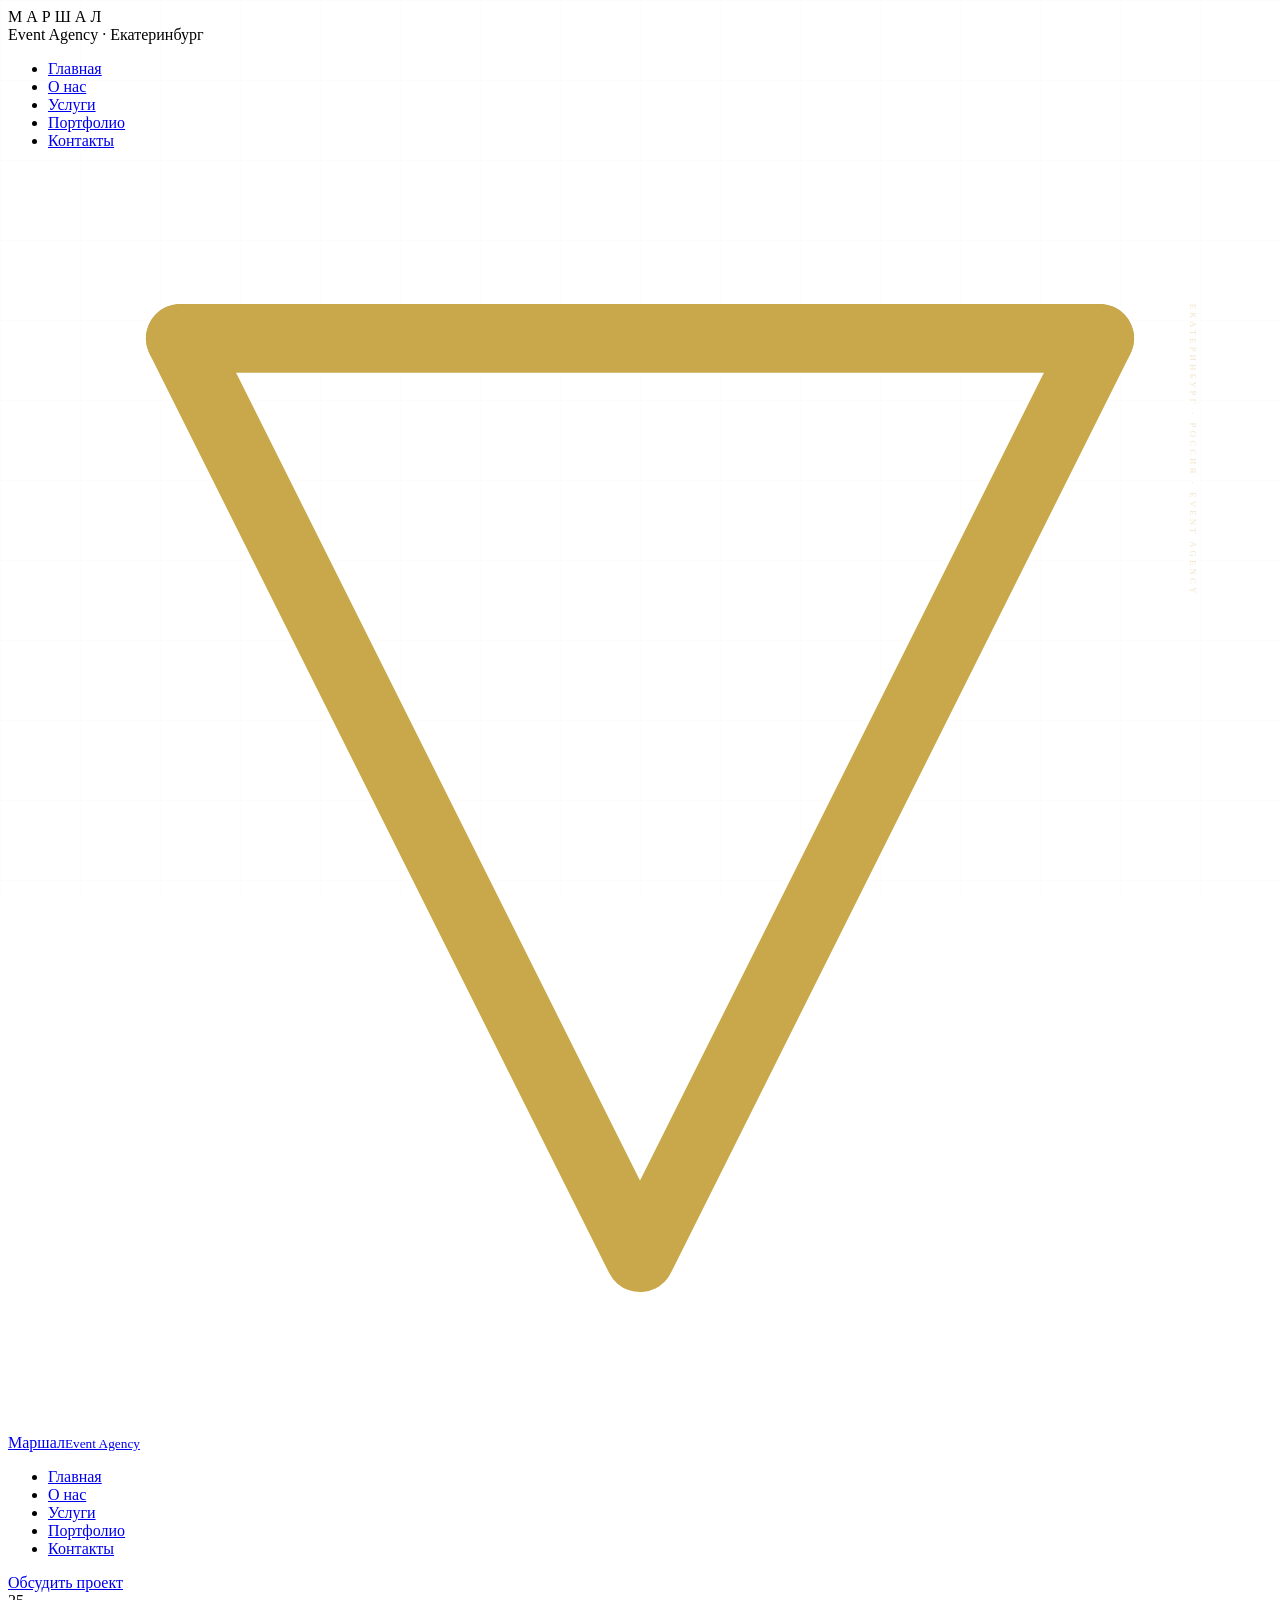
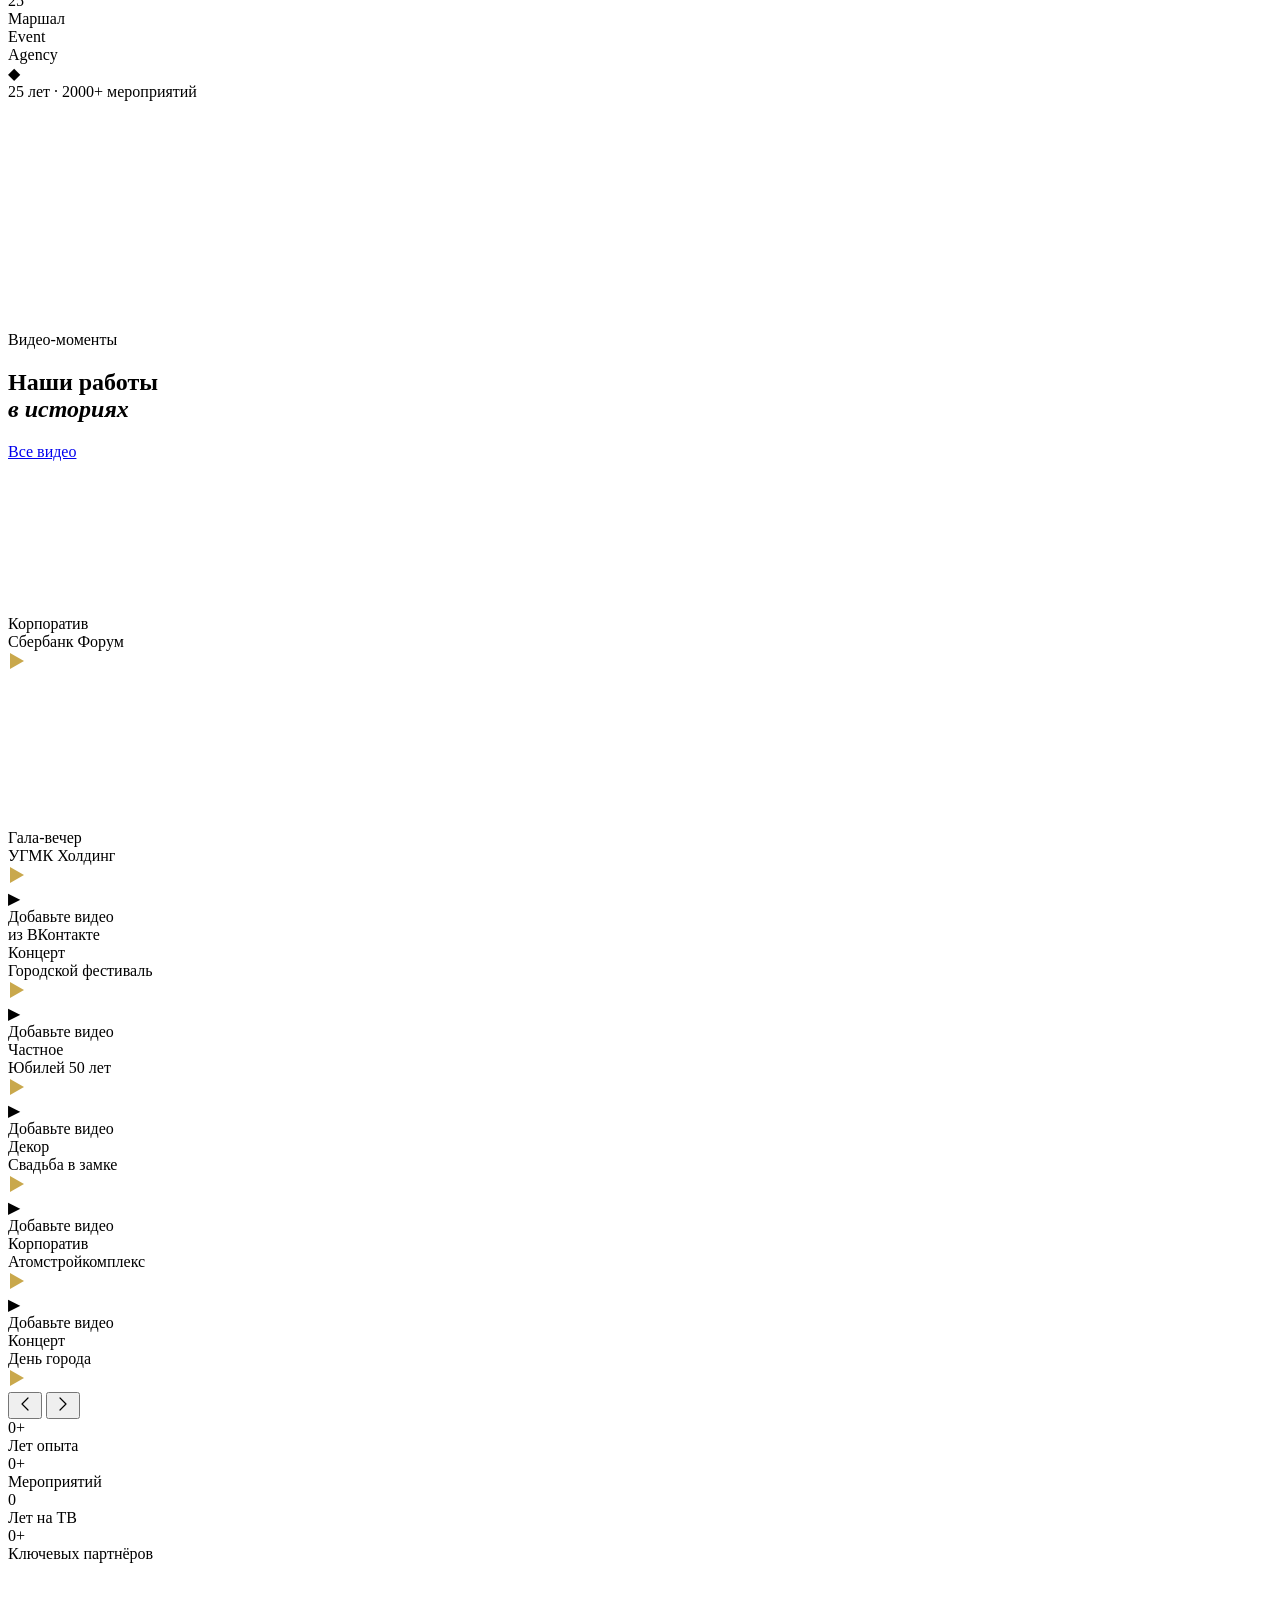
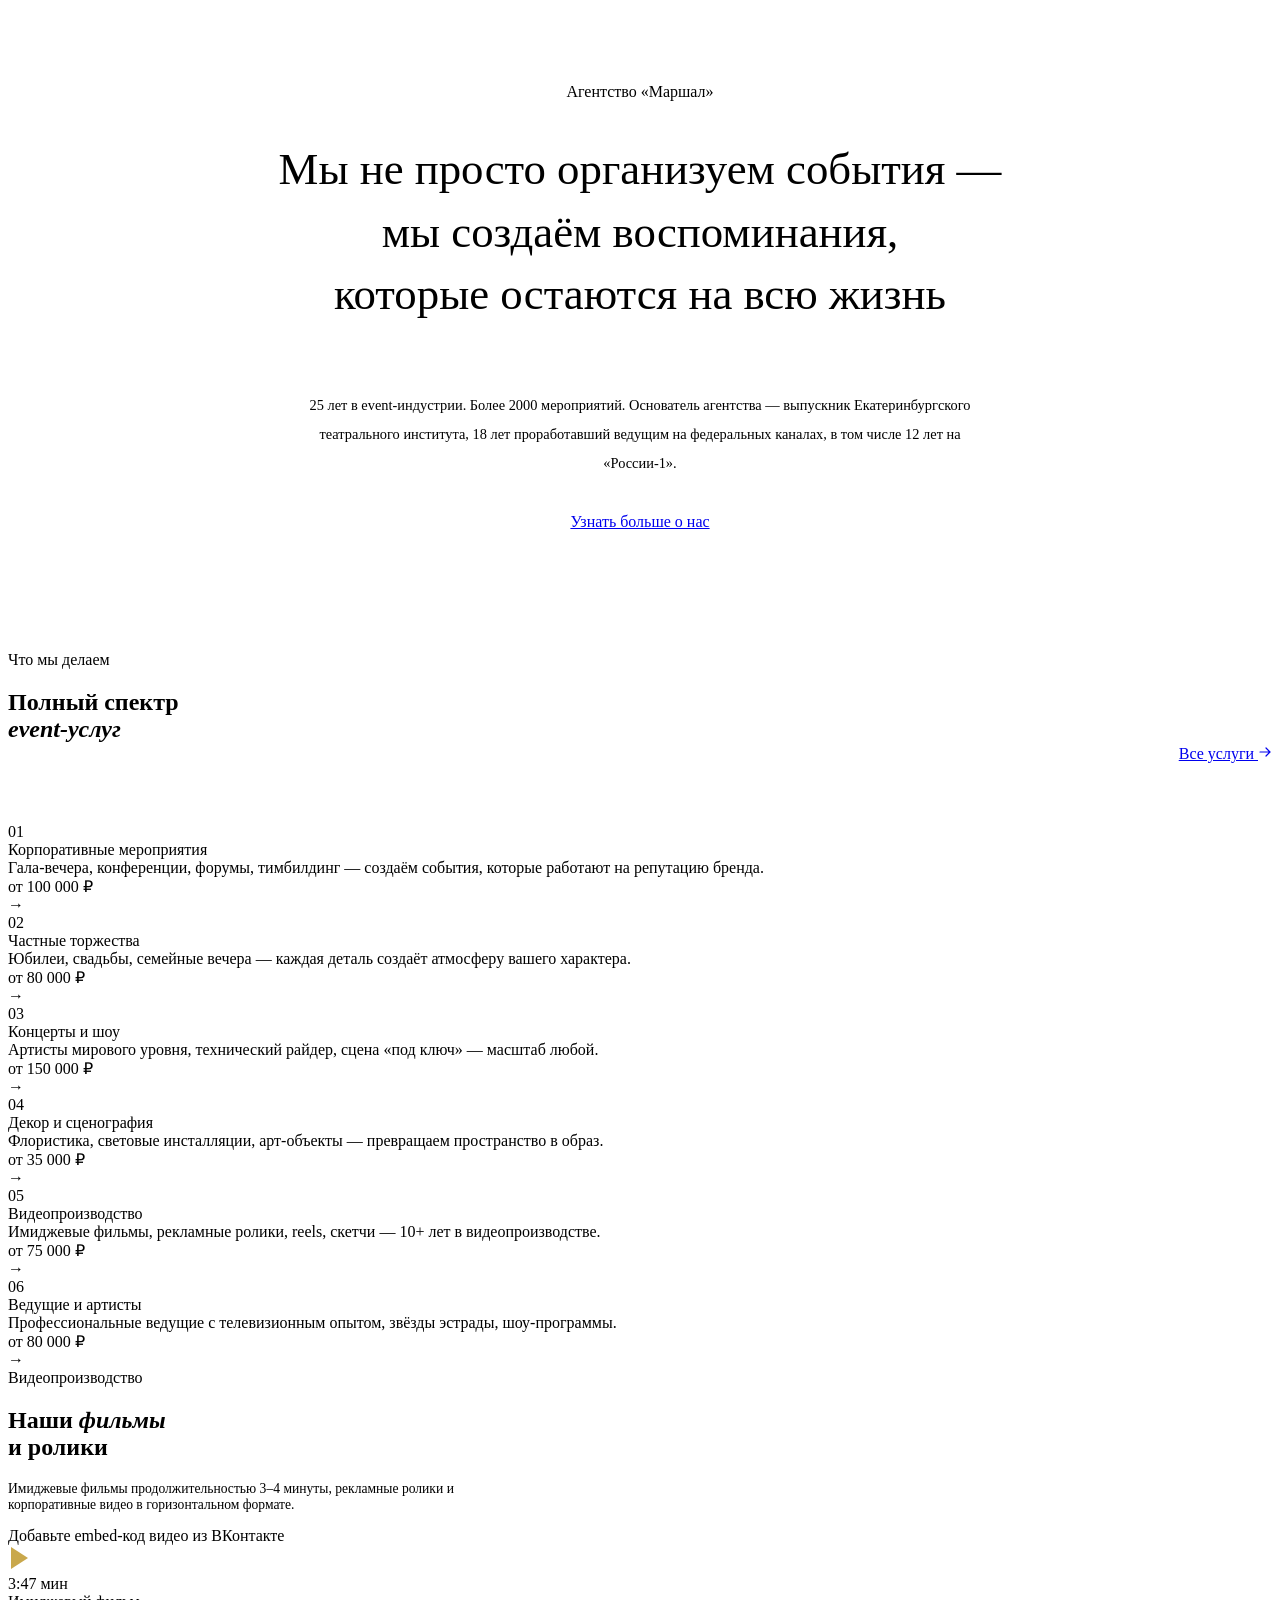
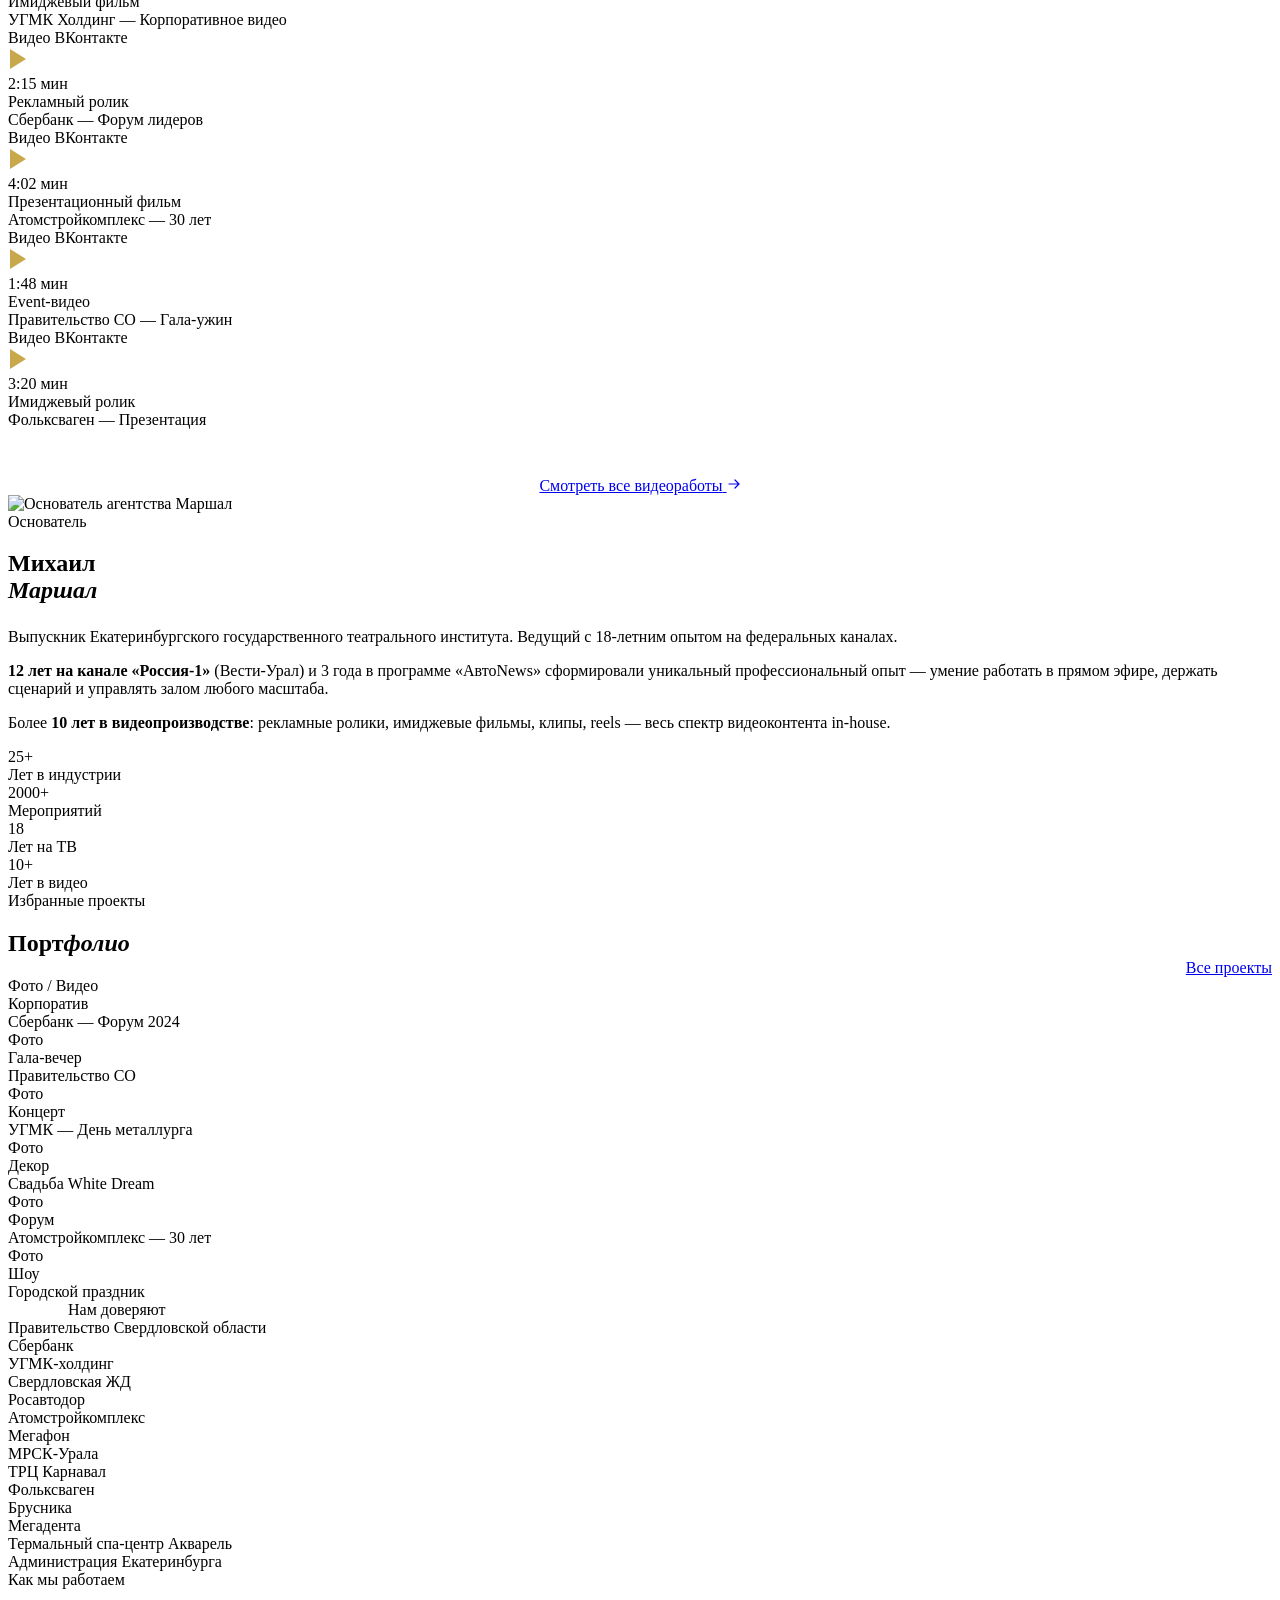
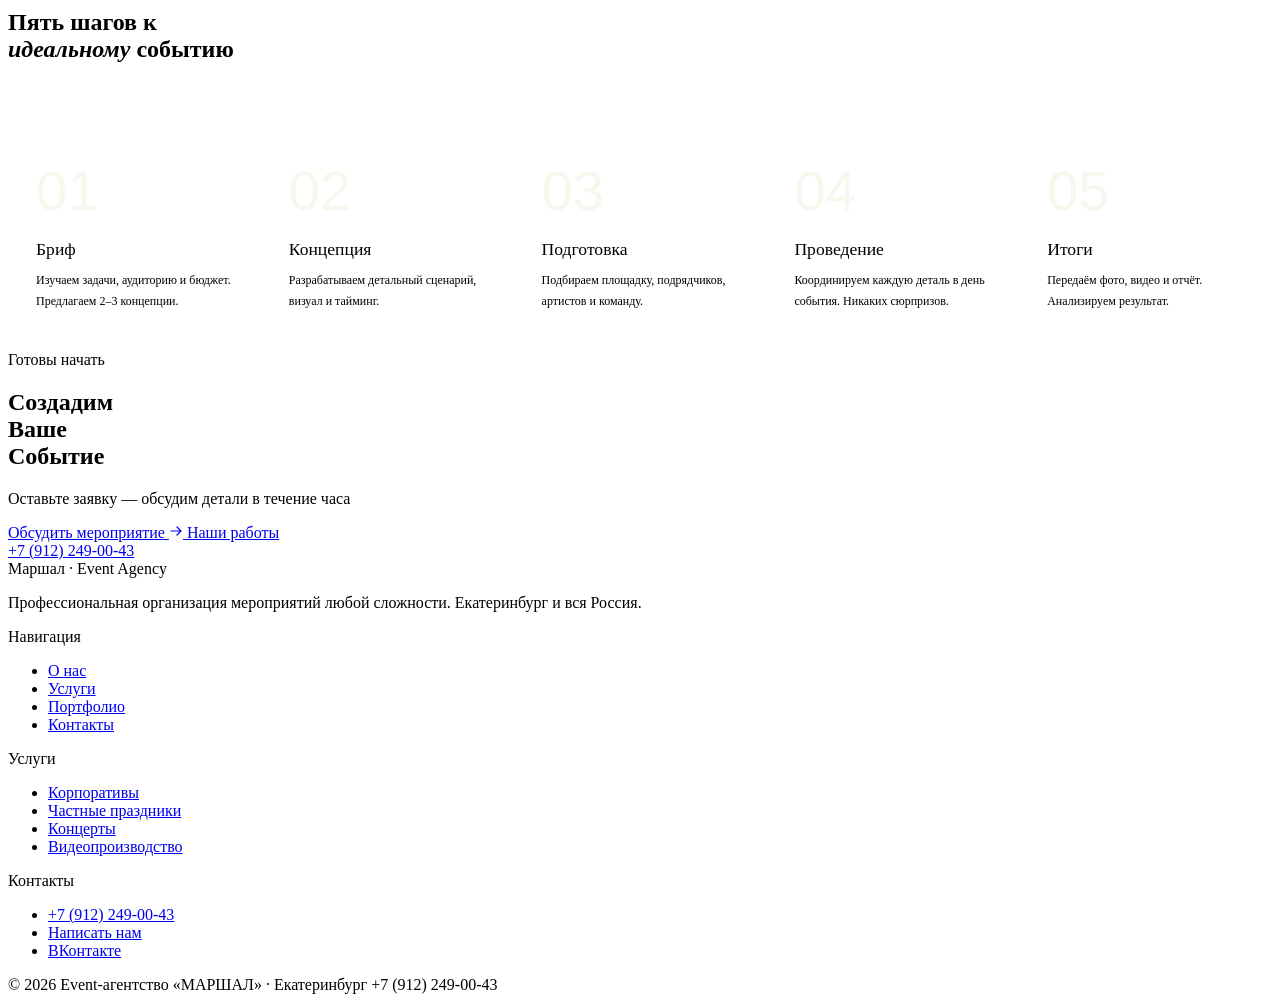
==== index.html @ 6075351e "Add files via upload" ====
<!DOCTYPE html>
<html lang="ru">
<head>
  <meta charset="UTF-8">
  <meta name="viewport" content="width=device-width, initial-scale=1.0">
  <title>МАРШАЛ — Event Agency · Екатеринбург</title>
  <meta name="description" content="Профессиональная организация мероприятий любой сложности. 25 лет опыта. Более 2000 событий.">
  <link rel="stylesheet" href="css/style.css">
  <style>
    /* ── additional home-page styles ── */
    .hero-video-bg.no-video {
      background:
        radial-gradient(ellipse 80% 60% at 65% 40%, rgba(201,168,76,0.14) 0%, transparent 65%),
        radial-gradient(ellipse 50% 70% at 15% 75%, rgba(139,101,48,0.07) 0%, transparent 50%),
        linear-gradient(160deg, #0a0907 0%, #111009 35%, #0c0b07 70%, #090807 100%);
    }
    .hero-grid-overlay {
      position: absolute; inset: 0;
      background-image:
        linear-gradient(rgba(201,168,76,0.025) 1px, transparent 1px),
        linear-gradient(90deg, rgba(201,168,76,0.025) 1px, transparent 1px);
      background-size: 80px 80px;
      z-index: 1;
    }
    .hero-side-text {
      position: absolute; right: -60px; top: 50%;
      transform: translateY(-50%) rotate(90deg);
      font-size: 0.55rem; letter-spacing: 0.35em; text-transform: uppercase;
      color: rgba(201,168,76,0.3); z-index: 2;
      white-space: nowrap;
    }
    .hero-creds {
      display: flex; align-items: center; gap: 32px;
      margin-top: 32px;
    }
    .hero-cred {
      display: flex; align-items: center; gap: 10px;
      font-size: 0.68rem; color: rgba(240,237,230,0.4);
    }
    .hero-cred-dot { width: 4px; height: 4px; border-radius: 50%; background: var(--gold); }

    /* ABOUT INTRO */
    .about-intro { background: var(--dark-2); }
    .about-intro-inner {
      max-width: 900px; margin: 0 auto; text-align: center;
      padding: 120px 60px;
    }
    .about-intro-title {
      font-family: 'Cormorant Garamond', serif;
      font-size: clamp(1.6rem, 3.5vw, 3.4rem);
      font-weight: 300; color: var(--cream); line-height: 1.4;
      margin-bottom: 32px;
    }
    .about-intro-title strong { font-weight: 500; color: var(--gold); }
    .about-intro-body {
      font-size: 0.9rem; line-height: 2; color: var(--cream-dim);
      max-width: 680px; margin: 0 auto;
    }
    .gold-divider {
      width: 60px; height: 1px; background: var(--gold);
      margin: 32px auto;
    }

    /* PROCESS */
    .process-section { background: var(--dark-2); }
    .process-grid {
      display: grid; grid-template-columns: repeat(5,1fr);
      gap: 0; margin-top: 60px;
      border: 1px solid var(--border-dark);
    }
    .process-step {
      padding: 40px 28px;
      border-right: 1px solid var(--border-dark);
      position: relative; overflow: hidden;
      transition: background 0.3s;
    }
    .process-step:last-child { border-right: none; }
    .process-step:hover { background: rgba(201,168,76,0.04); }
    .process-step-num {
      font-family: 'Bebas Neue', sans-serif;
      font-size: 3.5rem; color: rgba(201,168,76,0.1);
      line-height: 1; margin-bottom: 20px;
      transition: color 0.3s;
    }
    .process-step:hover .process-step-num { color: rgba(201,168,76,0.25); }
    .process-step-title {
      font-family: 'Cormorant Garamond', serif;
      font-size: 1.1rem; color: var(--cream); margin-bottom: 10px;
    }
    .process-step-desc { font-size: 0.75rem; line-height: 1.7; color: var(--cream-dim); }
    .process-step-line {
      position: absolute; bottom: 0; left: 0;
      width: 0; height: 2px; background: var(--gold);
      transition: width 0.5s var(--ease-out);
    }
    .process-step:hover .process-step-line { width: 100%; }

    @media (max-width: 900px) {
      .process-grid { grid-template-columns: 1fr 1fr; }
      .process-step:nth-child(2n) { border-right: none; }
      .process-step { border-bottom: 1px solid var(--border-dark); }
      .about-intro-inner { padding: 80px 24px; }
    }
    @media (max-width: 500px) {
      .process-grid { grid-template-columns: 1fr; }
      .process-step { border-right: none; }
    }
  </style>
</head>
<body>

<!-- noise overlay -->
<div class="noise"></div>
<!-- page transition -->
<div class="page-transition"></div>

<!-- CURSOR -->
<div class="cursor-dot"></div>
<div class="cursor-ring"></div>
<div class="cursor-label"></div>

<!-- LOADER -->
<div class="loader">
  <div class="loader-logo">
    <span class="loader-logo-char" style="animation-delay:0s">М</span>
    <span class="loader-logo-char" style="animation-delay:.07s">А</span>
    <span class="loader-logo-char" style="animation-delay:.14s">Р</span>
    <span class="loader-logo-char" style="animation-delay:.21s">Ш</span>
    <span class="loader-logo-char" style="animation-delay:.28s">А</span>
    <span class="loader-logo-char" style="animation-delay:.35s">Л</span>
  </div>
  <div class="loader-sub">Event Agency · Екатеринбург</div>
  <div class="loader-bar-wrap"><div class="loader-bar"></div></div>
</div>

<!-- MOBILE OVERLAY -->
<div class="mobile-overlay">
  <ul class="mobile-nav">
    <li style="transition-delay:.05s"><a href="index.html">Главная</a></li>
    <li style="transition-delay:.1s"><a href="about.html">О нас</a></li>
    <li style="transition-delay:.15s"><a href="services.html">Услуги</a></li>
    <li style="transition-delay:.2s"><a href="portfolio.html">Портфолио</a></li>
    <li style="transition-delay:.25s"><a href="contacts.html">Контакты</a></li>
  </ul>
</div>

<!-- NAV -->
<header class="nav">
  <a href="index.html" class="nav-logo">
    <div class="nav-logo-icon">
      <svg viewBox="0 0 22 22" fill="none">
        <path d="M3 3L11 19L19 3" stroke="#c9a84c" stroke-width="1.2" stroke-linecap="round" stroke-linejoin="round"/>
        <path d="M3 3h16" stroke="#c9a84c" stroke-width="1.2" stroke-linecap="round"/>
      </svg>
    </div>
    <div class="nav-logo-text">Маршал<small>Event Agency</small></div>
  </a>
  <ul class="nav-links">
    <li><a href="index.html" class="active">Главная</a></li>
    <li><a href="about.html">О нас</a></li>
    <li><a href="services.html">Услуги</a></li>
    <li><a href="portfolio.html">Портфолио</a></li>
    <li><a href="contacts.html">Контакты</a></li>
  </ul>
  <a href="contacts.html" class="nav-cta"><span>Обсудить проект</span></a>
  <div class="burger"><span></span><span></span><span></span></div>
</header>

<!-- ══════════════════════════════
     HERO
══════════════════════════════ -->
<section class="hero">
  <div class="hero-video-bg no-video">
    <!-- Замените на реальное видео: -->
    <!-- <video autoplay muted loop playsinline>
      <source src="video/hero.mp4" type="video/mp4">
    </video> -->
  </div>
  <div class="hero-grid-overlay"></div>
  <div class="hero-year">25</div>
  <div class="hero-side-text">Екатеринбург · Россия · Event Agency</div>

  <!-- rotating badge -->
  <div class="hero-badge">
    <div class="hero-badge-inner">
      Маршал<br>Event<br>Agency<br>◆
    </div>
  </div>

  <div class="hero-scroll-line"></div>

  <div class="hero-content">
    <div class="hero-tag">
      <span class="hero-tag-line"></span>
      <span class="hero-tag-text">25 лет · 2000+ мероприятий</span>
    </div>

    <h1 class="hero-title">
      <span style="opacity:0;animation:fade-in .8s 1.9s forwards;">Создаём</span><br>
      <span class="gold-word" style="opacity:0;animation:fade-in .8s 2.05s forwards;">События,</span><br>
      <span class="outline-word" style="opacity:0;animation:fade-in .8s 2.2s forwards;">Которые</span><br>
      <span style="opacity:0;animation:fade-in .8s 2.35s forwards;">Помнят</span>
    </h1>

    <div class="hero-bottom">
      <div>
        <p class="hero-desc" style="opacity:0;animation:fade-in .8s 2.5s forwards;">
          Профессиональная организация мероприятий любой сложности.
          Гала-вечера, концерты, корпоративы, частные торжества —
          ваш успех в деталях.
        </p>
        <div class="hero-creds" style="opacity:0;animation:fade-in .8s 2.7s forwards;">
          <div class="hero-cred"><span class="hero-cred-dot"></span> Сбербанк</div>
          <div class="hero-cred"><span class="hero-cred-dot"></span> УГМК</div>
          <div class="hero-cred"><span class="hero-cred-dot"></span> Правительство СО</div>
        </div>
      </div>
      <div class="hero-actions" style="opacity:0;animation:fade-in .8s 2.7s forwards;">
        <a href="contacts.html" class="btn-gold">
          <span>Обсудить мероприятие</span>
          <svg width="16" height="16" viewBox="0 0 16 16" fill="none"><path d="M3 8h10M9 4l4 4-4 4" stroke="currentColor" stroke-width="1.2" stroke-linecap="round" stroke-linejoin="round"/></svg>
        </a>
        <a href="portfolio.html" class="btn-outline-gold" data-cursor="СМОТРЕТЬ">Наши работы</a>
      </div>
    </div>
  </div>
</section>

<!-- ══════════════════════════════
     STORIES / REELS (вертикальные видео)
══════════════════════════════ -->
<section class="stories-section">
  <div class="stories-header">
    <div>
      <div class="s-tag" data-reveal><span>Видео-моменты</span></div>
      <h2 class="s-title" data-reveal data-delay="2">
        Наши работы<br><em>в историях</em>
      </h2>
    </div>
    <a href="portfolio.html" class="btn-outline-gold" data-reveal data-delay="3">Все видео</a>
  </div>

  <div class="stories-track-wrap">
    <div class="stories-track" id="storiesTrack">

      <!-- Story 1 — VK embed -->
      <div class="story-card" data-cursor-play>
        <iframe src="https://vk.com/video_ext.php?oid=-212923425&id=456239044&hash=auto"
          allow="autoplay; encrypted-media; fullscreen; picture-in-picture; screen-wake-lock;"
          frameborder="0" allowfullscreen></iframe>
        <div class="story-card-overlay">
          <div>
            <div class="story-tag">Корпоратив</div>
            <div class="story-label">Сбербанк Форум</div>
          </div>
        </div>
        <div class="story-play-btn">
          <svg width="18" height="20" viewBox="0 0 18 20" fill="none">
            <path d="M2 2l14 8L2 18V2z" fill="#c9a84c"/>
          </svg>
        </div>
      </div>

      <!-- Story 2 -->
      <div class="story-card" data-cursor-play>
        <iframe src="https://vk.com/video_ext.php?oid=-212923425&id=456239045&hash=auto"
          allow="autoplay; encrypted-media; fullscreen; picture-in-picture; screen-wake-lock;"
          frameborder="0" allowfullscreen></iframe>
        <div class="story-card-overlay">
          <div>
            <div class="story-tag">Гала-вечер</div>
            <div class="story-label">УГМК Холдинг</div>
          </div>
        </div>
        <div class="story-play-btn">
          <svg width="18" height="20" viewBox="0 0 18 20" fill="none">
            <path d="M2 2l14 8L2 18V2z" fill="#c9a84c"/>
          </svg>
        </div>
      </div>

      <!-- Story 3 -->
      <div class="story-card" data-cursor-play>
        <div class="story-ph">
          <div class="story-ph-icon">▶</div>
          <div class="story-ph-text">Добавьте видео<br>из ВКонтакте</div>
        </div>
        <div class="story-card-overlay">
          <div>
            <div class="story-tag">Концерт</div>
            <div class="story-label">Городской фестиваль</div>
          </div>
        </div>
        <div class="story-play-btn">
          <svg width="18" height="20" viewBox="0 0 18 20" fill="none">
            <path d="M2 2l14 8L2 18V2z" fill="#c9a84c"/>
          </svg>
        </div>
      </div>

      <!-- Story 4 -->
      <div class="story-card" data-cursor-play>
        <div class="story-ph">
          <div class="story-ph-icon">▶</div>
          <div class="story-ph-text">Добавьте видео</div>
        </div>
        <div class="story-card-overlay">
          <div>
            <div class="story-tag">Частное</div>
            <div class="story-label">Юбилей 50 лет</div>
          </div>
        </div>
        <div class="story-play-btn">
          <svg width="18" height="20" viewBox="0 0 18 20" fill="none">
            <path d="M2 2l14 8L2 18V2z" fill="#c9a84c"/>
          </svg>
        </div>
      </div>

      <!-- Story 5 -->
      <div class="story-card" data-cursor-play>
        <div class="story-ph">
          <div class="story-ph-icon">▶</div>
          <div class="story-ph-text">Добавьте видео</div>
        </div>
        <div class="story-card-overlay">
          <div>
            <div class="story-tag">Декор</div>
            <div class="story-label">Свадьба в замке</div>
          </div>
        </div>
        <div class="story-play-btn">
          <svg width="18" height="20" viewBox="0 0 18 20" fill="none">
            <path d="M2 2l14 8L2 18V2z" fill="#c9a84c"/>
          </svg>
        </div>
      </div>

      <!-- Story 6 -->
      <div class="story-card" data-cursor-play>
        <div class="story-ph">
          <div class="story-ph-icon">▶</div>
          <div class="story-ph-text">Добавьте видео</div>
        </div>
        <div class="story-card-overlay">
          <div>
            <div class="story-tag">Корпоратив</div>
            <div class="story-label">Атомстройкомплекс</div>
          </div>
        </div>
        <div class="story-play-btn">
          <svg width="18" height="20" viewBox="0 0 18 20" fill="none">
            <path d="M2 2l14 8L2 18V2z" fill="#c9a84c"/>
          </svg>
        </div>
      </div>

      <!-- Story 7 -->
      <div class="story-card" data-cursor-play>
        <div class="story-ph">
          <div class="story-ph-icon">▶</div>
          <div class="story-ph-text">Добавьте видео</div>
        </div>
        <div class="story-card-overlay">
          <div>
            <div class="story-tag">Концерт</div>
            <div class="story-label">День города</div>
          </div>
        </div>
        <div class="story-play-btn">
          <svg width="18" height="20" viewBox="0 0 18 20" fill="none">
            <path d="M2 2l14 8L2 18V2z" fill="#c9a84c"/>
          </svg>
        </div>
      </div>

    </div>
  </div>

  <div class="stories-arrows">
    <button class="arrow-btn arrow-prev" aria-label="Назад">
      <svg width="18" height="18" viewBox="0 0 18 18" fill="none">
        <path d="M12 3L6 9l6 6" stroke="currentColor" stroke-width="1.2" stroke-linecap="round" stroke-linejoin="round"/>
      </svg>
    </button>
    <button class="arrow-btn arrow-next" aria-label="Вперёд">
      <svg width="18" height="18" viewBox="0 0 18 18" fill="none">
        <path d="M6 3l6 6-6 6" stroke="currentColor" stroke-width="1.2" stroke-linecap="round" stroke-linejoin="round"/>
      </svg>
    </button>
  </div>
</section>

<!-- ══════════════════════════════
     STATS BAND
══════════════════════════════ -->
<div class="stats-band">
  <div class="stat-col">
    <div class="stat-num"><span data-count="25">0</span>+</div>
    <div class="stat-text">Лет опыта</div>
  </div>
  <div class="stat-col">
    <div class="stat-num"><span data-count="2000">0</span>+</div>
    <div class="stat-text">Мероприятий</div>
  </div>
  <div class="stat-col">
    <div class="stat-num"><span data-count="18">0</span></div>
    <div class="stat-text">Лет на ТВ</div>
  </div>
  <div class="stat-col">
    <div class="stat-num"><span data-count="50">0</span>+</div>
    <div class="stat-text">Ключевых партнёров</div>
  </div>
</div>

<!-- ══════════════════════════════
     ABOUT INTRO
══════════════════════════════ -->
<div class="about-intro">
  <div class="about-intro-inner">
    <div class="s-tag" style="justify-content:center;" data-reveal>Агентство «Маршал»</div>
    <h2 class="about-intro-title" data-reveal data-delay="2">
      Мы не просто организуем события —<br>
      <strong>мы создаём воспоминания</strong>,<br>
      которые остаются на всю жизнь
    </h2>
    <div class="gold-divider" data-reveal data-delay="3"></div>
    <p class="about-intro-body" data-reveal data-delay="4">
      25 лет в event-индустрии. Более 2000 мероприятий. Основатель агентства —
      выпускник Екатеринбургского театрального института, 18 лет проработавший
      ведущим на федеральных каналах, в том числе 12 лет на «России-1».
    </p>
    <div style="margin-top:36px;" data-reveal data-delay="5">
      <a href="about.html" class="btn-outline-gold">Узнать больше о нас</a>
    </div>
  </div>
</div>

<!-- ══════════════════════════════
     SERVICES
══════════════════════════════ -->
<section class="section services-section">
  <div style="display:flex;align-items:flex-end;justify-content:space-between;margin-bottom:60px;flex-wrap:wrap;gap:20px;">
    <div>
      <div class="s-tag" data-reveal>Что мы делаем</div>
      <h2 class="s-title" data-reveal data-delay="2">Полный спектр<br><em>event-услуг</em></h2>
    </div>
    <a href="services.html" class="btn-gold" data-reveal data-delay="3">
      <span>Все услуги</span>
      <svg width="14" height="14" viewBox="0 0 14 14" fill="none"><path d="M2 7h10M8 3l4 4-4 4" stroke="currentColor" stroke-width="1.2" stroke-linecap="round"/></svg>
    </a>
  </div>

  <div class="services-grid">
    <div class="svc-card" data-reveal>
      <div class="svc-num">01</div>
      <div class="svc-name">Корпоративные мероприятия</div>
      <div class="svc-desc">Гала-вечера, конференции, форумы, тимбилдинг — создаём события, которые работают на репутацию бренда.</div>
      <div class="svc-price">от 100 000 ₽</div>
      <div class="svc-arrow">→</div>
      <div class="process-step-line"></div>
    </div>
    <div class="svc-card" data-reveal data-delay="1">
      <div class="svc-num">02</div>
      <div class="svc-name">Частные торжества</div>
      <div class="svc-desc">Юбилеи, свадьбы, семейные вечера — каждая деталь создаёт атмосферу вашего характера.</div>
      <div class="svc-price">от 80 000 ₽</div>
      <div class="svc-arrow">→</div>
      <div class="process-step-line"></div>
    </div>
    <div class="svc-card" data-reveal data-delay="2">
      <div class="svc-num">03</div>
      <div class="svc-name">Концерты и шоу</div>
      <div class="svc-desc">Артисты мирового уровня, технический райдер, сцена «под ключ» — масштаб любой.</div>
      <div class="svc-price">от 150 000 ₽</div>
      <div class="svc-arrow">→</div>
      <div class="process-step-line"></div>
    </div>
    <div class="svc-card" data-reveal data-delay="1">
      <div class="svc-num">04</div>
      <div class="svc-name">Декор и сценография</div>
      <div class="svc-desc">Флористика, световые инсталляции, арт-объекты — превращаем пространство в образ.</div>
      <div class="svc-price">от 35 000 ₽</div>
      <div class="svc-arrow">→</div>
      <div class="process-step-line"></div>
    </div>
    <div class="svc-card" data-reveal data-delay="2">
      <div class="svc-num">05</div>
      <div class="svc-name">Видеопроизводство</div>
      <div class="svc-desc">Имиджевые фильмы, рекламные ролики, reels, скетчи — 10+ лет в видеопроизводстве.</div>
      <div class="svc-price">от 75 000 ₽</div>
      <div class="svc-arrow">→</div>
      <div class="process-step-line"></div>
    </div>
    <div class="svc-card" data-reveal data-delay="3">
      <div class="svc-num">06</div>
      <div class="svc-name">Ведущие и артисты</div>
      <div class="svc-desc">Профессиональные ведущие с телевизионным опытом, звёзды эстрады, шоу-программы.</div>
      <div class="svc-price">от 80 000 ₽</div>
      <div class="svc-arrow">→</div>
      <div class="process-step-line"></div>
    </div>
  </div>
</section>

<!-- ══════════════════════════════
     HORIZONTAL FILMS
══════════════════════════════ -->
<section class="films-section">
  <div class="films-header">
    <div class="s-tag" data-reveal>Видеопроизводство</div>
    <h2 class="s-title" data-reveal data-delay="2">
      Наши <em>фильмы</em><br>
      <span class="dim">и ролики</span>
    </h2>
    <p style="margin-top:16px;font-size:0.85rem;color:var(--cream-dim);max-width:500px;" data-reveal data-delay="3">
      Имиджевые фильмы продолжительностью 3–4 минуты, рекламные ролики
      и корпоративные видео в горизонтальном формате.
    </p>
  </div>

  <div class="films-grid">
    <!-- FILM 1 — WIDE (главный) -->
    <div class="film-card wide">
      <div class="film-ph"><div class="film-ph-text">Добавьте embed-код видео из ВКонтакте</div></div>
      <!-- Embed из ВК: замените oid и id на реальные из ваших постов -->
      <!-- <iframe src="https://vk.com/video_ext.php?oid=-212923425&id=XXXXXXX&hash=XXXXX&hd=2"
        allow="autoplay; encrypted-media; fullscreen; picture-in-picture;"
        allowfullscreen></iframe> -->
      <div class="film-overlay">
        <div class="film-play-ring">
          <svg width="22" height="26" viewBox="0 0 22 26" fill="none">
            <path d="M3 2l17 11L3 24V2z" fill="#c9a84c"/>
          </svg>
        </div>
        <div class="film-duration">3:47 мин</div>
      </div>
      <div class="film-info">
        <div class="film-cat">Имиджевый фильм</div>
        <div class="film-name">УГМК Холдинг — Корпоративное видео</div>
      </div>
    </div>

    <!-- FILM 2 -->
    <div class="film-card">
      <div class="film-ph"><div class="film-ph-text">Видео ВКонтакте</div></div>
      <div class="film-overlay">
        <div class="film-play-ring">
          <svg width="20" height="24" viewBox="0 0 20 24" fill="none">
            <path d="M2 2l16 10L2 22V2z" fill="#c9a84c"/>
          </svg>
        </div>
        <div class="film-duration">2:15 мин</div>
      </div>
      <div class="film-info">
        <div class="film-cat">Рекламный ролик</div>
        <div class="film-name">Сбербанк — Форум лидеров</div>
      </div>
    </div>

    <!-- FILM 3 -->
    <div class="film-card">
      <div class="film-ph"><div class="film-ph-text">Видео ВКонтакте</div></div>
      <div class="film-overlay">
        <div class="film-play-ring">
          <svg width="20" height="24" viewBox="0 0 20 24" fill="none">
            <path d="M2 2l16 10L2 22V2z" fill="#c9a84c"/>
          </svg>
        </div>
        <div class="film-duration">4:02 мин</div>
      </div>
      <div class="film-info">
        <div class="film-cat">Презентационный фильм</div>
        <div class="film-name">Атомстройкомплекс — 30 лет</div>
      </div>
    </div>

    <!-- FILM 4 -->
    <div class="film-card">
      <div class="film-ph"><div class="film-ph-text">Видео ВКонтакте</div></div>
      <div class="film-overlay">
        <div class="film-play-ring">
          <svg width="20" height="24" viewBox="0 0 20 24" fill="none">
            <path d="M2 2l16 10L2 22V2z" fill="#c9a84c"/>
          </svg>
        </div>
        <div class="film-duration">1:48 мин</div>
      </div>
      <div class="film-info">
        <div class="film-cat">Event-видео</div>
        <div class="film-name">Правительство СО — Гала-ужин</div>
      </div>
    </div>

    <!-- FILM 5 -->
    <div class="film-card">
      <div class="film-ph"><div class="film-ph-text">Видео ВКонтакте</div></div>
      <div class="film-overlay">
        <div class="film-play-ring">
          <svg width="20" height="24" viewBox="0 0 20 24" fill="none">
            <path d="M2 2l16 10L2 22V2z" fill="#c9a84c"/>
          </svg>
        </div>
        <div class="film-duration">3:20 мин</div>
      </div>
      <div class="film-info">
        <div class="film-cat">Имиджевый ролик</div>
        <div class="film-name">Фольксваген — Презентация</div>
      </div>
    </div>
  </div>

  <div style="text-align:center;margin-top:48px;" data-reveal>
    <a href="portfolio.html" class="btn-gold">
      <span>Смотреть все видеоработы</span>
      <svg width="14" height="14" viewBox="0 0 14 14" fill="none"><path d="M2 7h10M8 3l4 4-4 4" stroke="currentColor" stroke-width="1.2" stroke-linecap="round"/></svg>
    </a>
  </div>
</section>

<!-- ══════════════════════════════
     ABOUT / FOUNDER
══════════════════════════════ -->
<div class="about-section">
  <div class="about-visual">
    <img src="images/founder.jpg" alt="Основатель агентства Маршал">
    <div class="about-visual-overlay"></div>
    <div class="about-gold-strip"></div>
  </div>
  <div class="about-text">
    <div class="s-tag" data-reveal>Основатель</div>
    <h2 class="s-title" data-reveal data-delay="2" style="margin-bottom:24px;">
      Михаил<br><em>Маршал</em>
    </h2>
    <p class="about-lead" data-reveal data-delay="3">
      Выпускник Екатеринбургского государственного театрального института.
      Ведущий с 18-летним опытом на федеральных каналах.
    </p>
    <div class="about-body" data-reveal data-delay="4">
      <p>
        <strong>12 лет на канале «Россия-1»</strong> (Вести-Урал) и 3 года
        в программе «АвтоNews» сформировали уникальный профессиональный опыт —
        умение работать в прямом эфире, держать сценарий и управлять залом любого масштаба.
      </p>
      <p>
        Более <strong>10 лет в видеопроизводстве</strong>: рекламные ролики,
        имиджевые фильмы, клипы, reels — весь спектр видеоконтента in-house.
      </p>
    </div>
    <div class="about-metrics" data-reveal data-delay="5">
      <div>
        <div class="about-metric-num">25+</div>
        <div class="about-metric-label">Лет в индустрии</div>
      </div>
      <div>
        <div class="about-metric-num">2000+</div>
        <div class="about-metric-label">Мероприятий</div>
      </div>
      <div>
        <div class="about-metric-num">18</div>
        <div class="about-metric-label">Лет на ТВ</div>
      </div>
      <div>
        <div class="about-metric-num">10+</div>
        <div class="about-metric-label">Лет в видео</div>
      </div>
    </div>
  </div>
</div>

<!-- ══════════════════════════════
     PORTFOLIO PREVIEW
══════════════════════════════ -->
<section class="portfolio-section">
  <div style="display:flex;align-items:flex-end;justify-content:space-between;flex-wrap:wrap;gap:20px;">
    <div>
      <div class="s-tag" data-reveal>Избранные проекты</div>
      <h2 class="s-title" data-reveal data-delay="2">Порт<em>фолио</em></h2>
    </div>
    <a href="portfolio.html" class="btn-outline-gold" data-reveal data-delay="3">Все проекты</a>
  </div>

  <div class="portfolio-grid" data-reveal>
    <div class="p-item"><div class="p-ph"><div class="p-ph-label">Фото / Видео</div></div>
      <div class="p-overlay"><div><div class="p-cat">Корпоратив</div><div class="p-name">Сбербанк — Форум 2024</div></div></div>
    </div>
    <div class="p-item"><div class="p-ph"><div class="p-ph-label">Фото</div></div>
      <div class="p-overlay"><div><div class="p-cat">Гала-вечер</div><div class="p-name">Правительство СО</div></div></div>
    </div>
    <div class="p-item"><div class="p-ph"><div class="p-ph-label">Фото</div></div>
      <div class="p-overlay"><div><div class="p-cat">Концерт</div><div class="p-name">УГМК — День металлурга</div></div></div>
    </div>
    <div class="p-item"><div class="p-ph"><div class="p-ph-label">Фото</div></div>
      <div class="p-overlay"><div><div class="p-cat">Декор</div><div class="p-name">Свадьба White Dream</div></div></div>
    </div>
    <div class="p-item"><div class="p-ph"><div class="p-ph-label">Фото</div></div>
      <div class="p-overlay"><div><div class="p-cat">Форум</div><div class="p-name">Атомстройкомплекс — 30 лет</div></div></div>
    </div>
    <div class="p-item"><div class="p-ph"><div class="p-ph-label">Фото</div></div>
      <div class="p-overlay"><div><div class="p-cat">Шоу</div><div class="p-name">Городской праздник</div></div></div>
    </div>
  </div>
</section>

<!-- ══════════════════════════════
     CLIENTS MARQUEE
══════════════════════════════ -->
<section class="clients-section">
  <div style="padding:0 60px;" data-reveal>
    <div class="s-tag">Нам доверяют</div>
  </div>
  <div class="clients-marquee-wrap">
    <div class="clients-marquee">
      <div class="client-tag"><span class="client-dot"></span>Правительство Свердловской области</div>
      <div class="client-tag"><span class="client-dot"></span>Сбербанк</div>
      <div class="client-tag"><span class="client-dot"></span>УГМК-холдинг</div>
      <div class="client-tag"><span class="client-dot"></span>Свердловская ЖД</div>
      <div class="client-tag"><span class="client-dot"></span>Росавтодор</div>
      <div class="client-tag"><span class="client-dot"></span>Атомстройкомплекс</div>
      <div class="client-tag"><span class="client-dot"></span>Мегафон</div>
      <div class="client-tag"><span class="client-dot"></span>МРСК-Урала</div>
      <div class="client-tag"><span class="client-dot"></span>ТРЦ Карнавал</div>
      <div class="client-tag"><span class="client-dot"></span>Фольксваген</div>
      <div class="client-tag"><span class="client-dot"></span>Брусника</div>
      <div class="client-tag"><span class="client-dot"></span>Мегадента</div>
      <div class="client-tag"><span class="client-dot"></span>Термальный спа-центр Акварель</div>
      <div class="client-tag"><span class="client-dot"></span>Администрация Екатеринбурга</div>
    </div>
  </div>
</section>

<!-- ══════════════════════════════
     PROCESS
══════════════════════════════ -->
<section class="section process-section">
  <div class="s-tag" data-reveal>Как мы работаем</div>
  <h2 class="s-title" data-reveal data-delay="2">Пять шагов к<br><em>идеальному</em> событию</h2>
  <div class="process-grid" data-reveal data-delay="3">
    <div class="process-step">
      <div class="process-step-num">01</div>
      <div class="process-step-title">Бриф</div>
      <div class="process-step-desc">Изучаем задачи, аудиторию и бюджет. Предлагаем 2–3 концепции.</div>
      <div class="process-step-line"></div>
    </div>
    <div class="process-step">
      <div class="process-step-num">02</div>
      <div class="process-step-title">Концепция</div>
      <div class="process-step-desc">Разрабатываем детальный сценарий, визуал и тайминг.</div>
      <div class="process-step-line"></div>
    </div>
    <div class="process-step">
      <div class="process-step-num">03</div>
      <div class="process-step-title">Подготовка</div>
      <div class="process-step-desc">Подбираем площадку, подрядчиков, артистов и команду.</div>
      <div class="process-step-line"></div>
    </div>
    <div class="process-step">
      <div class="process-step-num">04</div>
      <div class="process-step-title">Проведение</div>
      <div class="process-step-desc">Координируем каждую деталь в день события. Никаких сюрпризов.</div>
      <div class="process-step-line"></div>
    </div>
    <div class="process-step">
      <div class="process-step-num">05</div>
      <div class="process-step-title">Итоги</div>
      <div class="process-step-desc">Передаём фото, видео и отчёт. Анализируем результат.</div>
      <div class="process-step-line"></div>
    </div>
  </div>
</section>

<!-- ══════════════════════════════
     CTA
══════════════════════════════ -->
<section class="cta-section">
  <div class="cta-bg"></div>
  <div class="cta-grid-lines"></div>
  <div class="cta-content">
    <div class="cta-sup" data-reveal>Готовы начать</div>
    <h2 class="cta-title" data-reveal data-delay="2">
      Создадим<br><span class="gold">Ваше</span><br>Событие
    </h2>
    <p class="cta-sub" data-reveal data-delay="3">Оставьте заявку — обсудим детали в течение часа</p>
    <div class="cta-actions" data-reveal data-delay="4">
      <a href="contacts.html" class="btn-gold">
        <span>Обсудить мероприятие</span>
        <svg width="14" height="14" viewBox="0 0 14 14" fill="none"><path d="M2 7h10M8 3l4 4-4 4" stroke="currentColor" stroke-width="1.2" stroke-linecap="round"/></svg>
      </a>
      <a href="portfolio.html" class="btn-outline-gold">Наши работы</a>
    </div>
    <a href="tel:+79122490043" class="cta-phone" data-reveal data-delay="5">+7 (912) 249-00-43</a>
  </div>
</section>

<!-- FOOTER -->
<footer>
  <div class="footer-top">
    <div>
      <div class="footer-logo">Маршал <span>·</span> Event Agency</div>
      <p class="footer-tag">Профессиональная организация мероприятий любой сложности. Екатеринбург и вся Россия.</p>
    </div>
    <div>
      <div class="f-col-title">Навигация</div>
      <ul class="f-links">
        <li><a href="about.html">О нас</a></li>
        <li><a href="services.html">Услуги</a></li>
        <li><a href="portfolio.html">Портфолио</a></li>
        <li><a href="contacts.html">Контакты</a></li>
      </ul>
    </div>
    <div>
      <div class="f-col-title">Услуги</div>
      <ul class="f-links">
        <li><a href="services.html">Корпоративы</a></li>
        <li><a href="services.html">Частные праздники</a></li>
        <li><a href="services.html">Концерты</a></li>
        <li><a href="services.html">Видеопроизводство</a></li>
      </ul>
    </div>
    <div>
      <div class="f-col-title">Контакты</div>
      <ul class="f-links">
        <li><a href="tel:+79122490043">+7 (912) 249-00-43</a></li>
        <li><a href="contacts.html">Написать нам</a></li>
        <li><a href="https://vk.com/marshal_event" target="_blank">ВКонтакте</a></li>
      </ul>
    </div>
  </div>
  <div class="footer-bottom">
    <span>© 2026 Event-агентство «МАРШАЛ» · Екатеринбург</span>
    <span>+7 (912) 249-00-43</span>
  </div>
</footer>

<script src="js/main.js"></script>
</body>
</html>
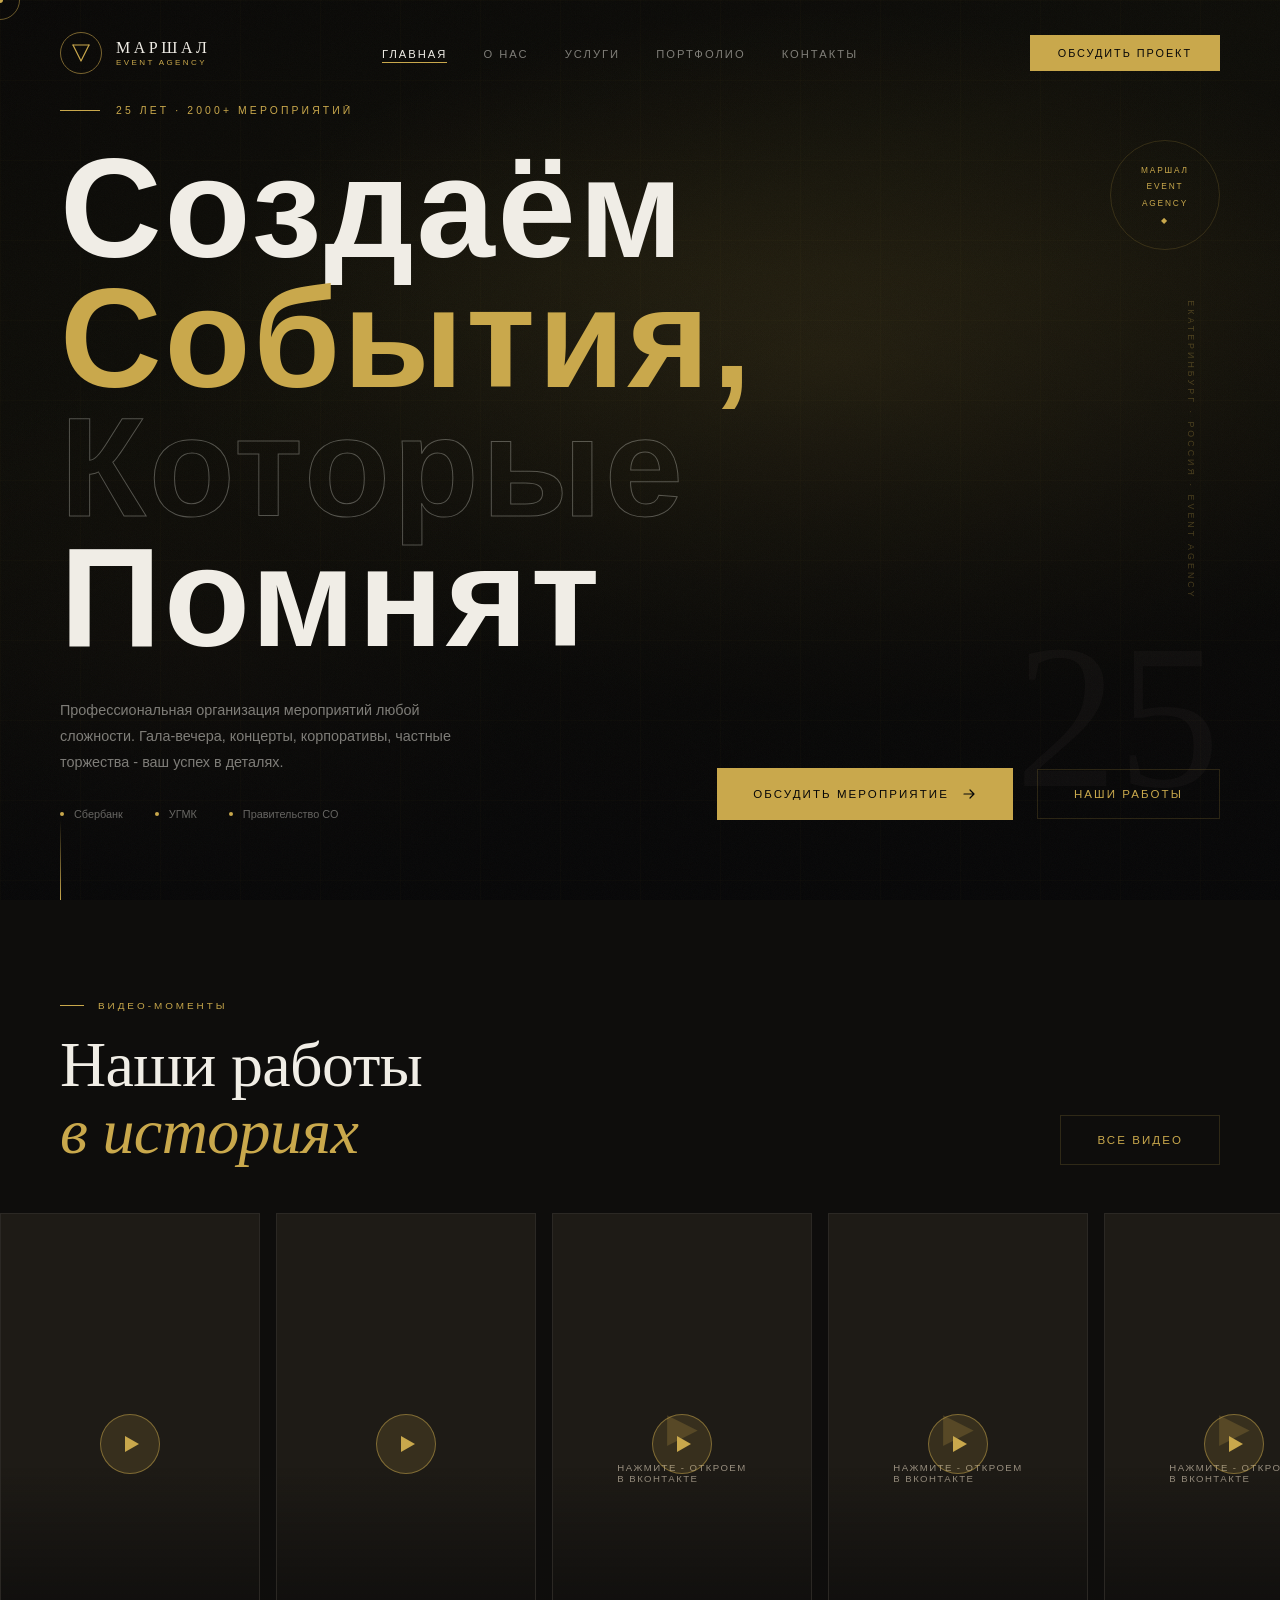
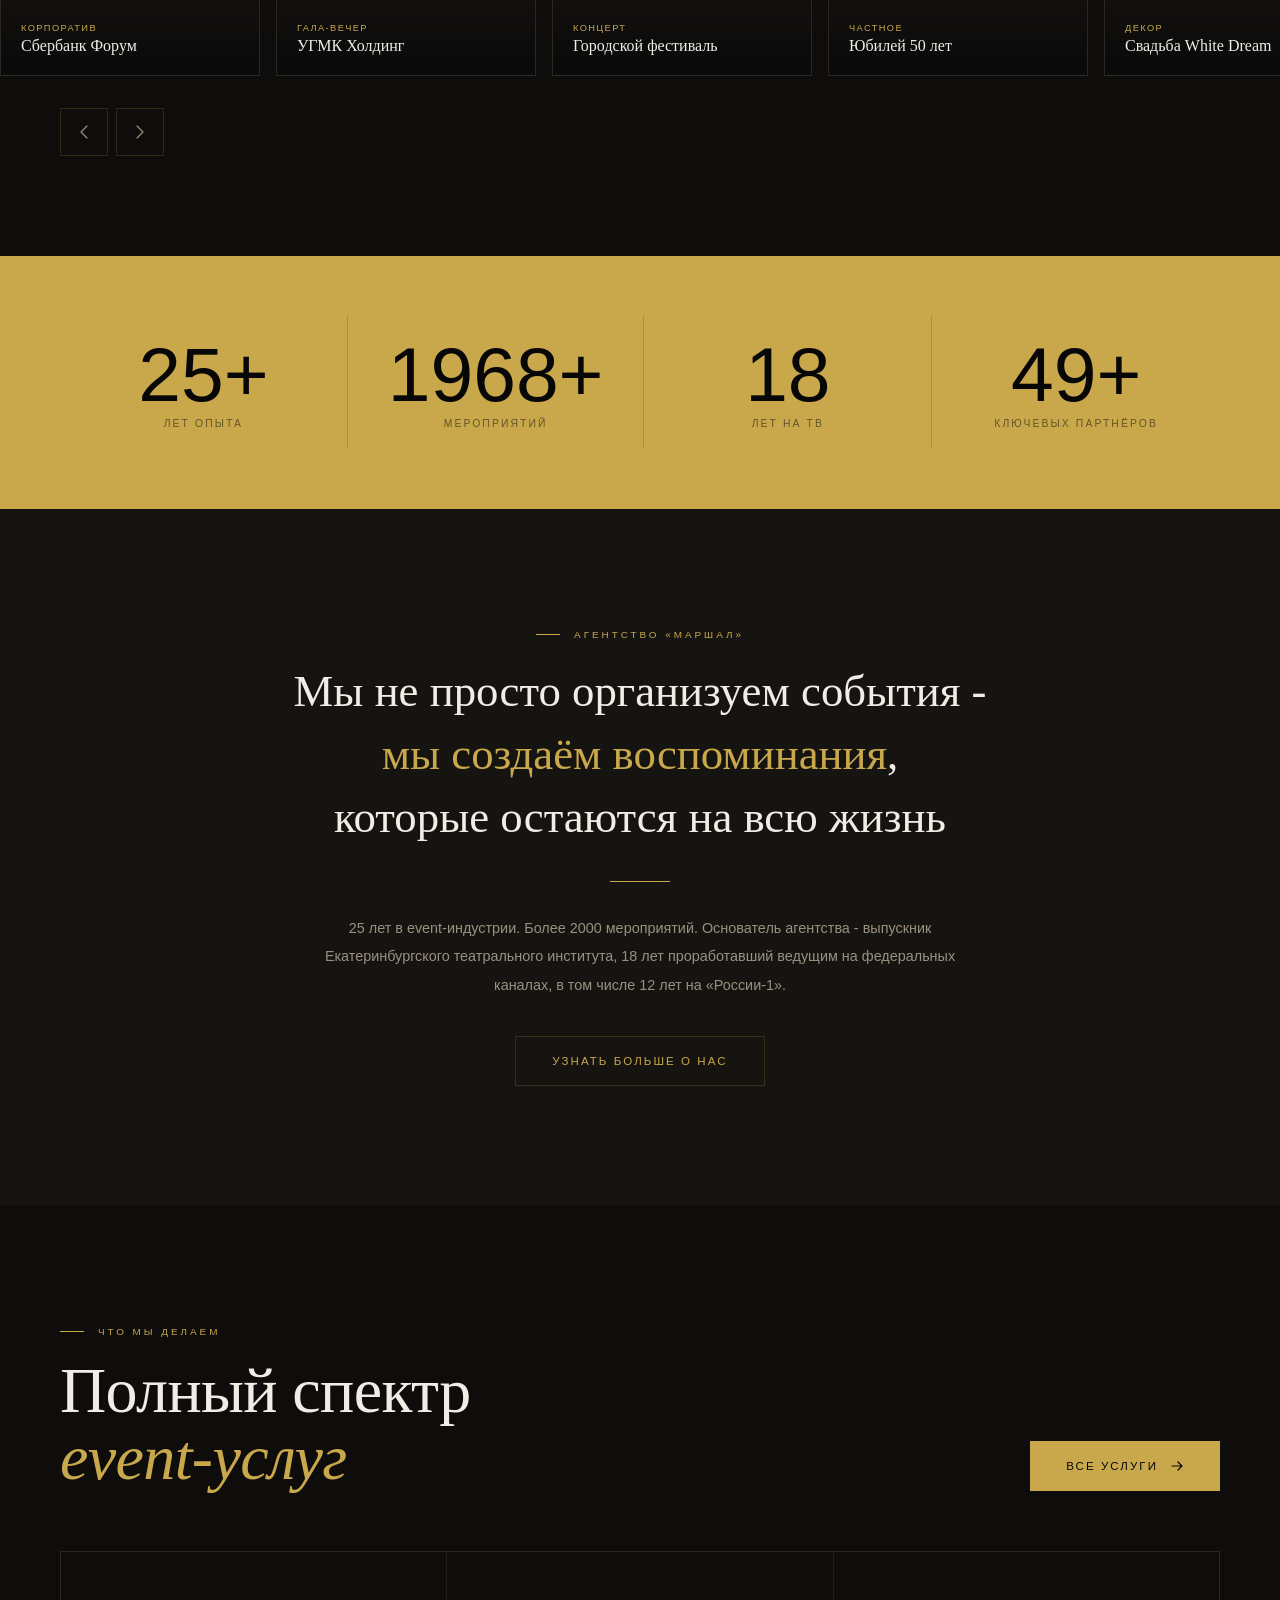
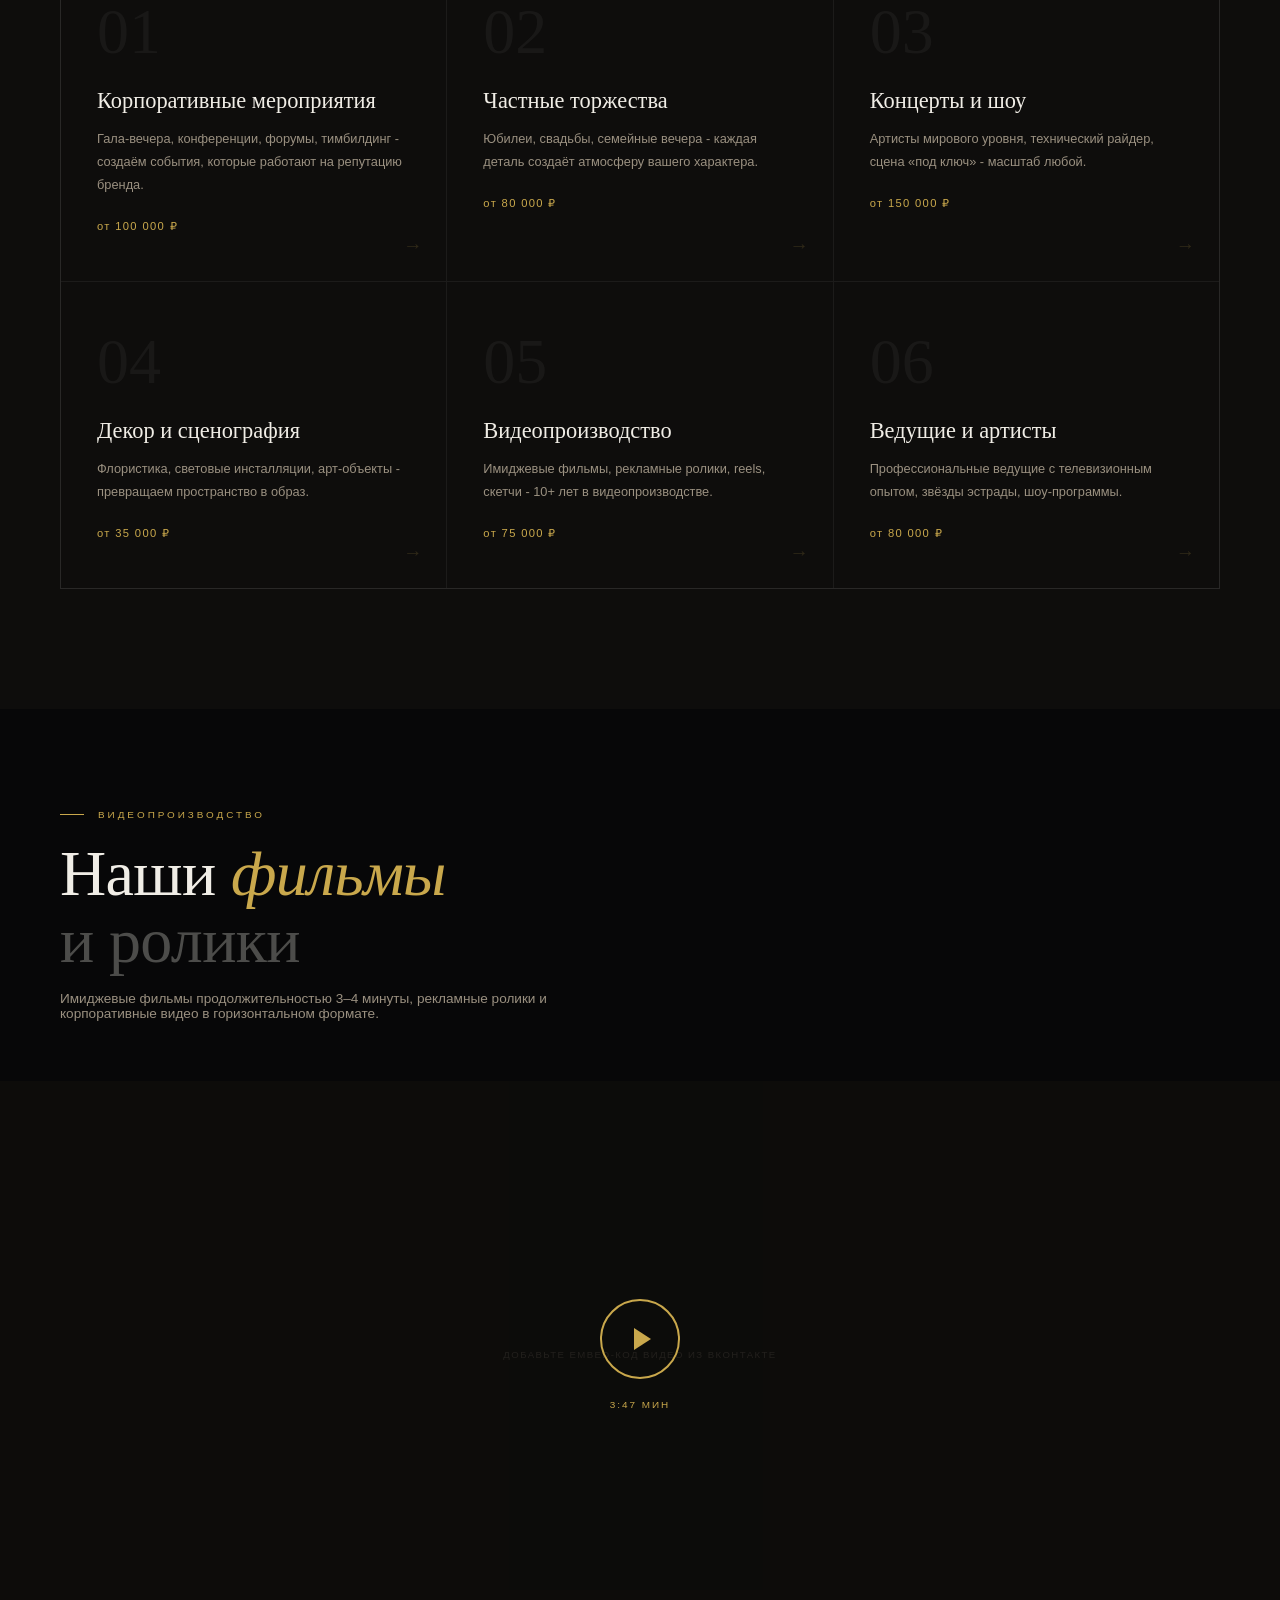
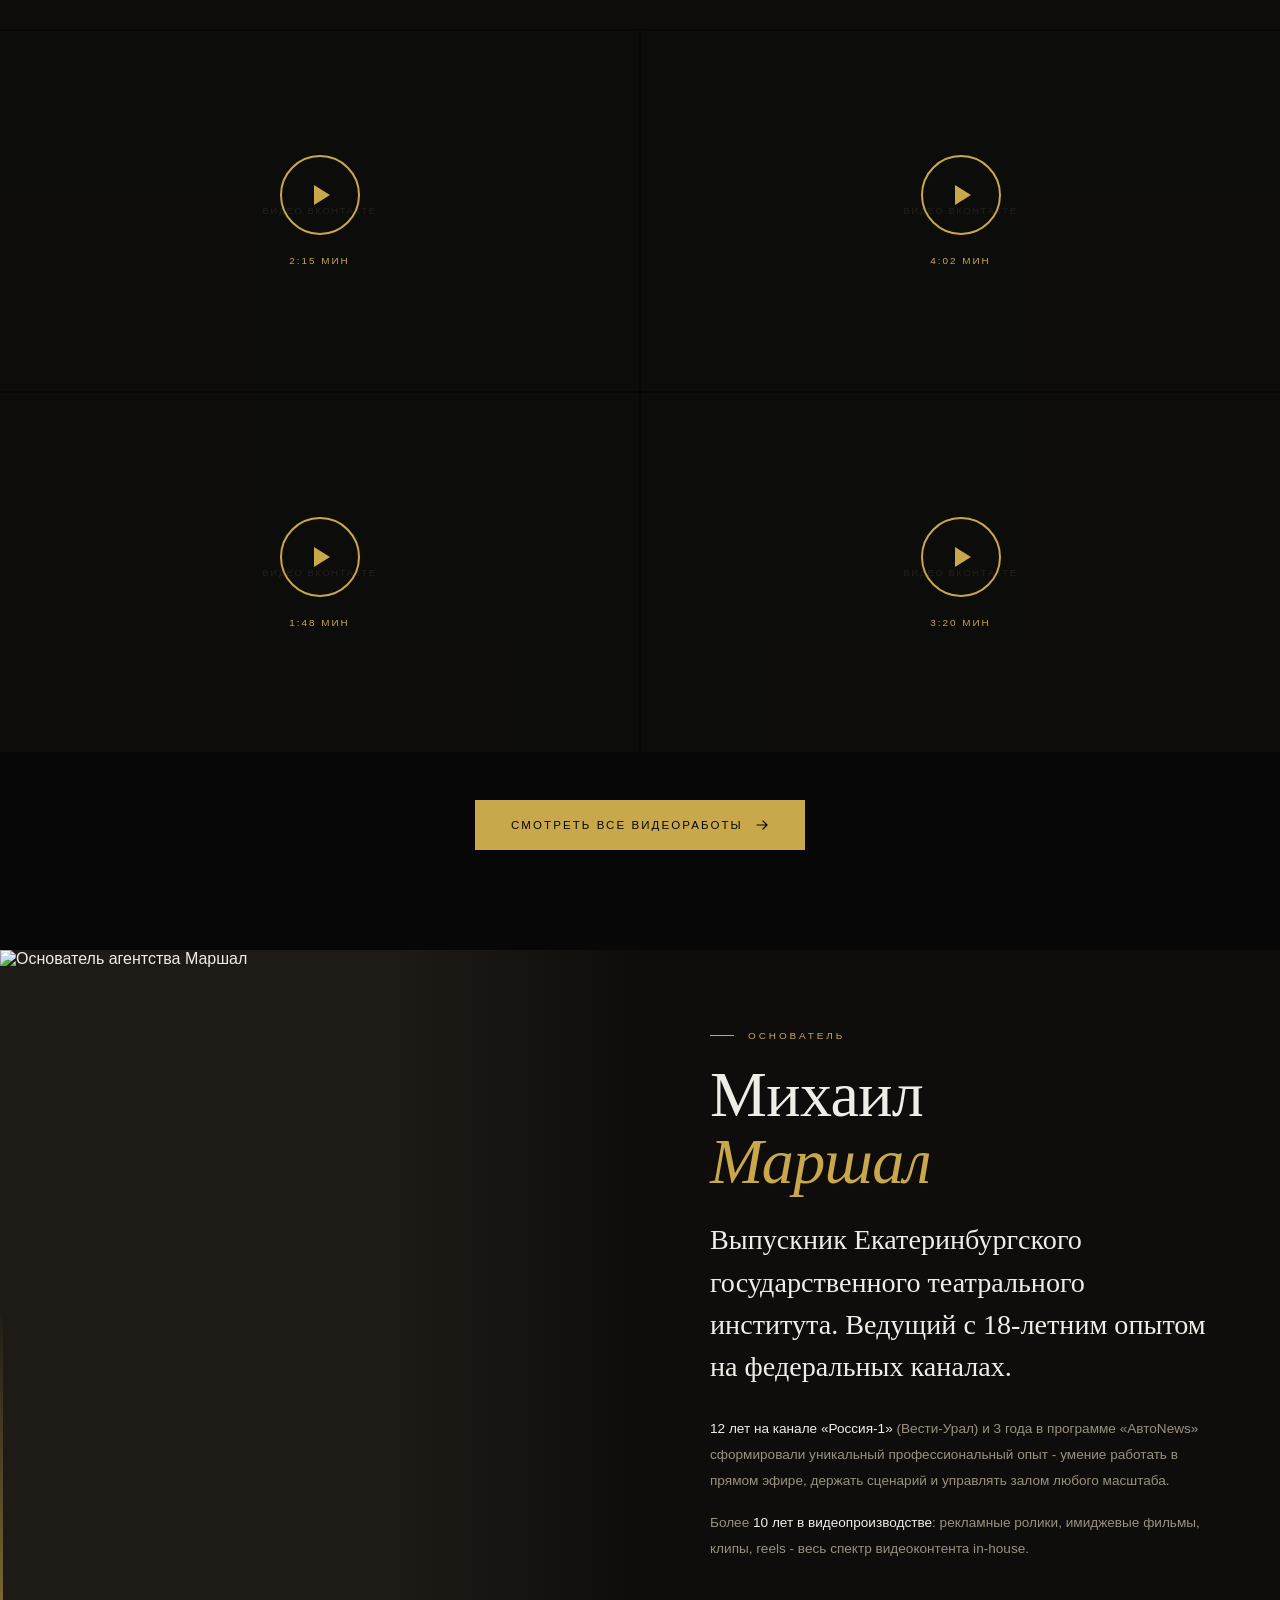
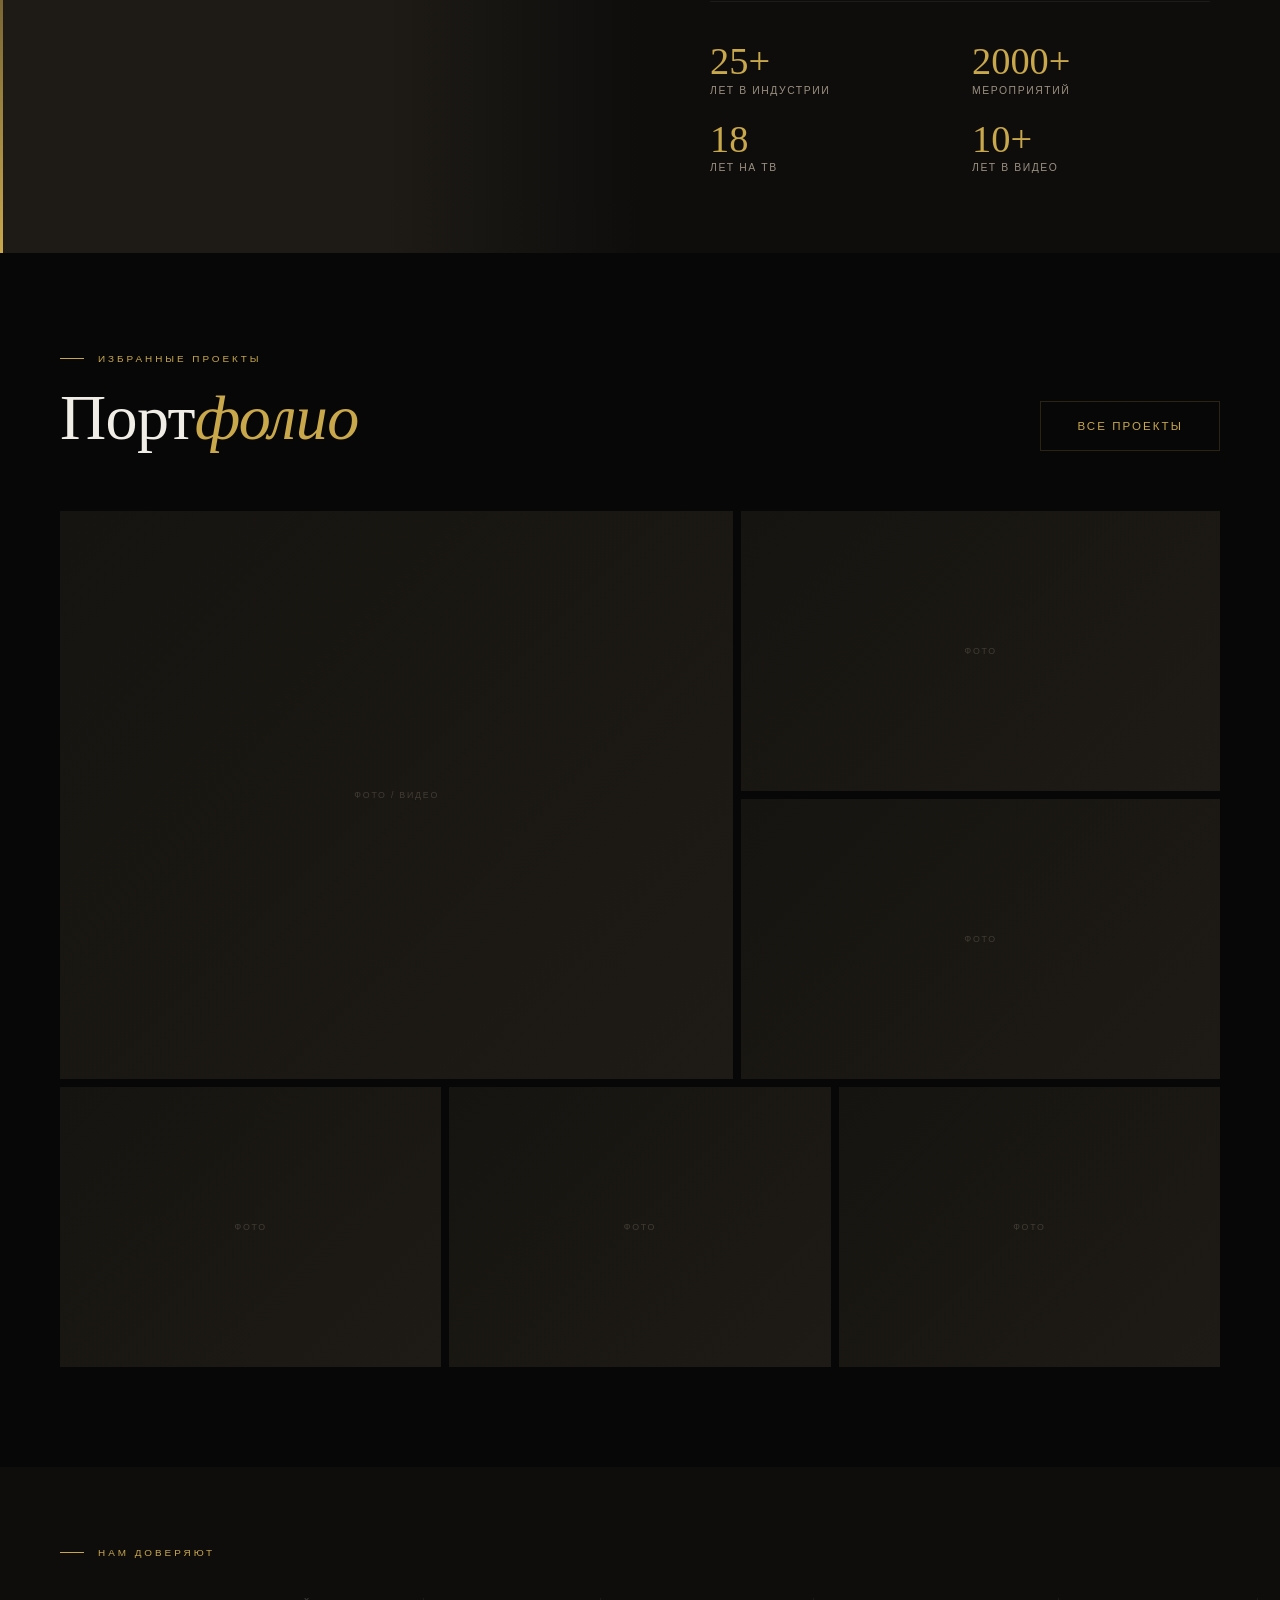
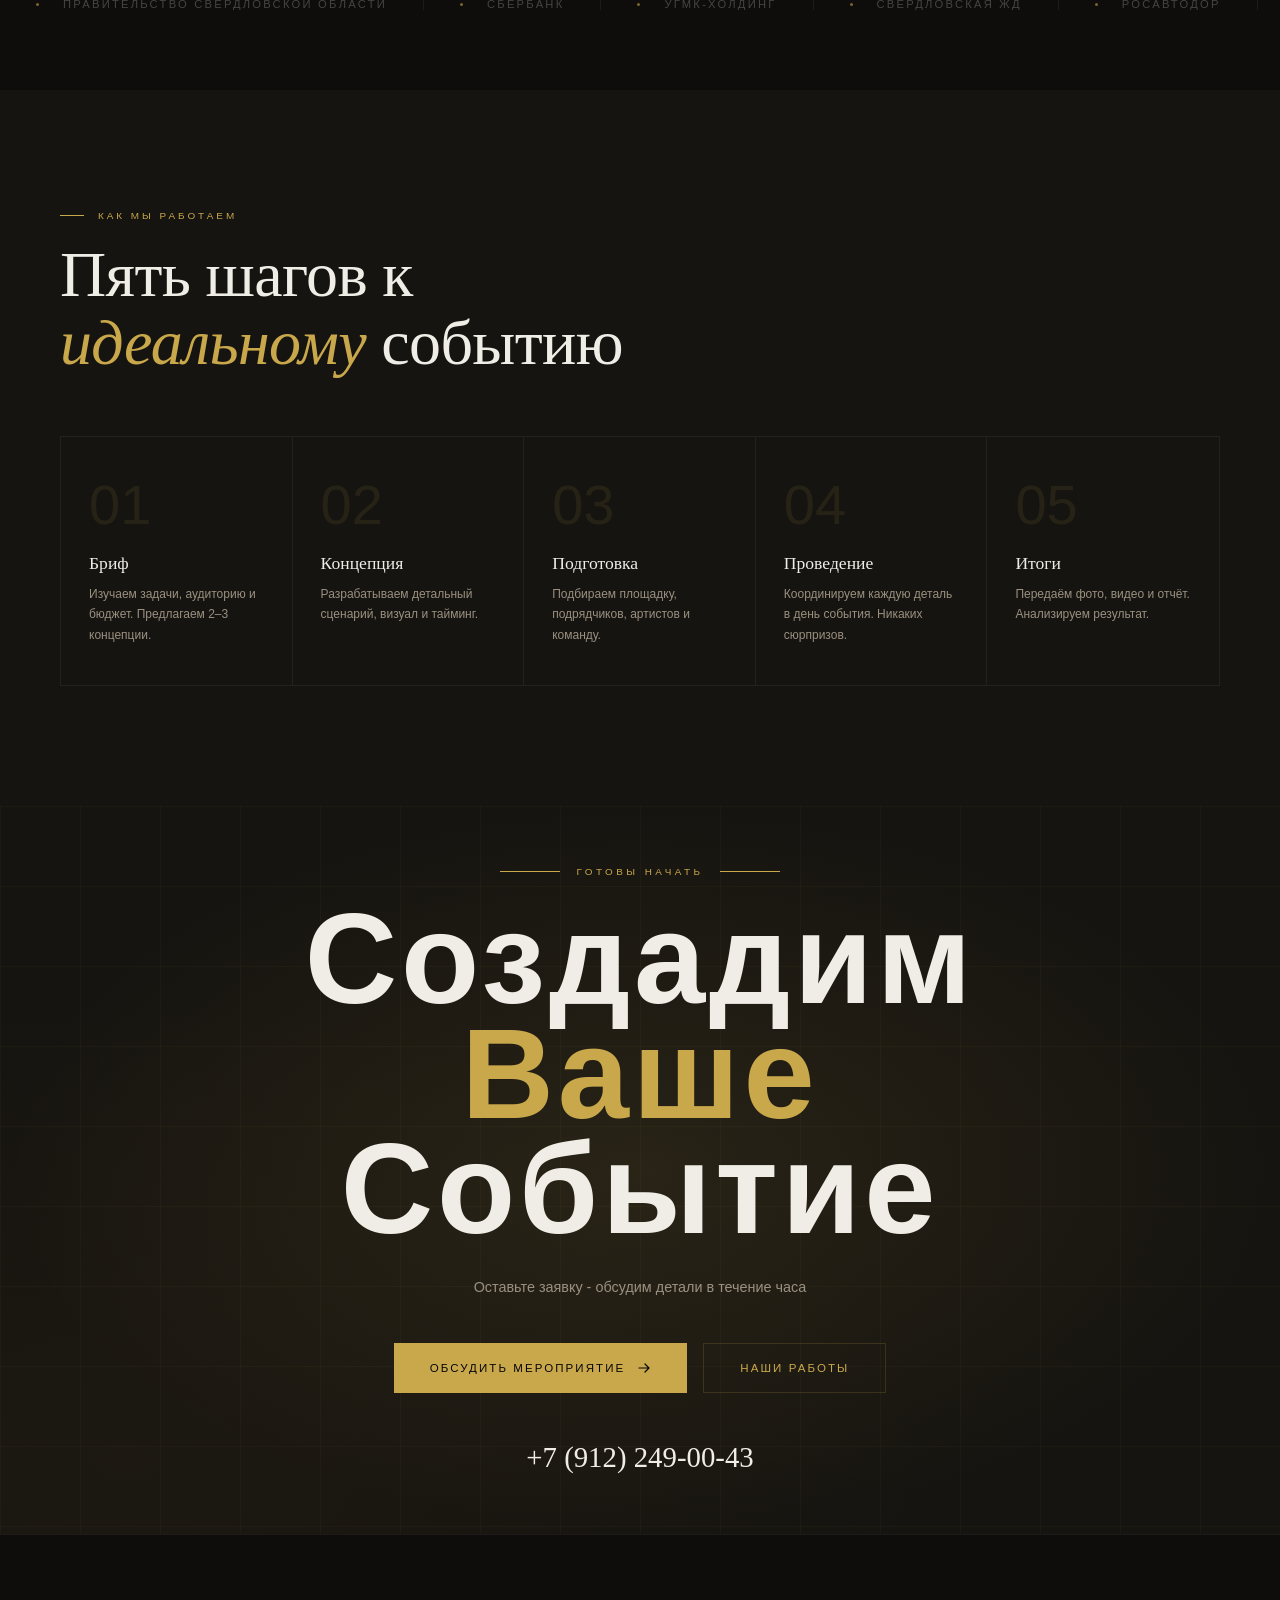
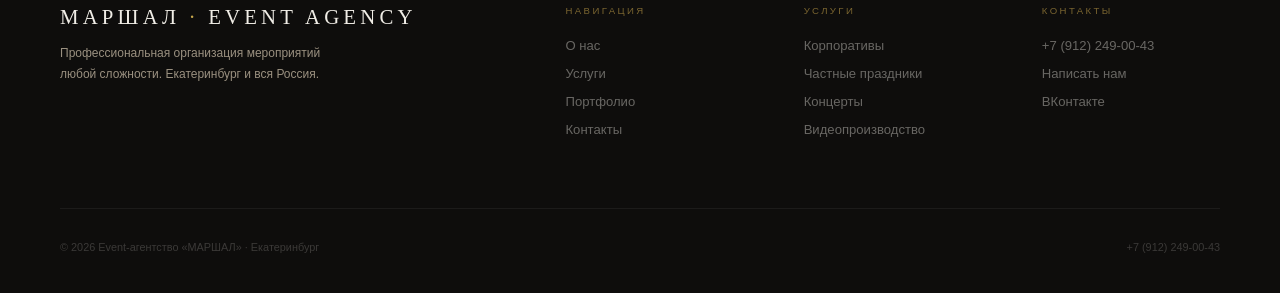
==== commit 81ed2fd9: "Add files via upload" ====
--- a/index.html
+++ b/index.html
@@ -3,7 +3,7 @@
 <head>
   <meta charset="UTF-8">
   <meta name="viewport" content="width=device-width, initial-scale=1.0">
-  <title>МАРШАЛ — Event Agency · Екатеринбург</title>
+  <title>МАРШАЛ - Event Agency · Екатеринбург</title>
   <meta name="description" content="Профессиональная организация мероприятий любой сложности. 25 лет опыта. Более 2000 событий.">
   <link rel="stylesheet" href="css/style.css">
   <style>
@@ -206,7 +206,7 @@
       <div>
         <p class="hero-desc" style="opacity:0;animation:fade-in .8s 2.5s forwards;">
           Профессиональная организация мероприятий любой сложности.
-          Гала-вечера, концерты, корпоративы, частные торжества —
+          Гала-вечера, концерты, корпоративы, частные торжества -
           ваш успех в деталях.
         </p>
         <div class="hero-creds" style="opacity:0;animation:fade-in .8s 2.7s forwards;">
@@ -243,7 +243,7 @@
   <div class="stories-track-wrap">
     <div class="stories-track" id="storiesTrack">
 
-      <!-- Story 1 — VK embed -->
+      <!-- Story 1 - VK embed -->
       <div class="story-card" data-cursor-play>
         <iframe src="https://vk.com/video_ext.php?oid=-212923425&id=456239044&hash=auto"
           allow="autoplay; encrypted-media; fullscreen; picture-in-picture; screen-wake-lock;"
@@ -280,97 +280,72 @@
       </div>
 
       <!-- Story 3 -->
-      <div class="story-card" data-cursor-play>
+      <div class="story-card" data-vk-url="https://vk.com/wall-212923425_47" data-cursor-play>
         <div class="story-ph">
           <div class="story-ph-icon">▶</div>
-          <div class="story-ph-text">Добавьте видео<br>из ВКонтакте</div>
+          <div class="story-ph-text">Нажмите - откроем<br>в ВКонтакте</div>
         </div>
         <div class="story-card-overlay">
-          <div>
-            <div class="story-tag">Концерт</div>
-            <div class="story-label">Городской фестиваль</div>
-          </div>
+          <div><div class="story-tag">Концерт</div><div class="story-label">Городской фестиваль</div></div>
         </div>
         <div class="story-play-btn">
-          <svg width="18" height="20" viewBox="0 0 18 20" fill="none">
-            <path d="M2 2l14 8L2 18V2z" fill="#c9a84c"/>
-          </svg>
+          <svg width="18" height="20" viewBox="0 0 18 20" fill="none"><path d="M2 2l14 8L2 18V2z" fill="#c9a84c"/></svg>
         </div>
       </div>
 
       <!-- Story 4 -->
-      <div class="story-card" data-cursor-play>
+      <div class="story-card" data-vk-url="https://vk.com/wall-212923425_42" data-cursor-play>
         <div class="story-ph">
           <div class="story-ph-icon">▶</div>
-          <div class="story-ph-text">Добавьте видео</div>
+          <div class="story-ph-text">Нажмите - откроем<br>в ВКонтакте</div>
         </div>
         <div class="story-card-overlay">
-          <div>
-            <div class="story-tag">Частное</div>
-            <div class="story-label">Юбилей 50 лет</div>
-          </div>
+          <div><div class="story-tag">Частное</div><div class="story-label">Юбилей 50 лет</div></div>
         </div>
         <div class="story-play-btn">
-          <svg width="18" height="20" viewBox="0 0 18 20" fill="none">
-            <path d="M2 2l14 8L2 18V2z" fill="#c9a84c"/>
-          </svg>
+          <svg width="18" height="20" viewBox="0 0 18 20" fill="none"><path d="M2 2l14 8L2 18V2z" fill="#c9a84c"/></svg>
         </div>
       </div>
 
       <!-- Story 5 -->
-      <div class="story-card" data-cursor-play>
+      <div class="story-card" data-vk-url="https://vk.com/wall-212923425_41" data-cursor-play>
         <div class="story-ph">
           <div class="story-ph-icon">▶</div>
-          <div class="story-ph-text">Добавьте видео</div>
+          <div class="story-ph-text">Нажмите - откроем<br>в ВКонтакте</div>
         </div>
         <div class="story-card-overlay">
-          <div>
-            <div class="story-tag">Декор</div>
-            <div class="story-label">Свадьба в замке</div>
-          </div>
+          <div><div class="story-tag">Декор</div><div class="story-label">Свадьба White Dream</div></div>
         </div>
         <div class="story-play-btn">
-          <svg width="18" height="20" viewBox="0 0 18 20" fill="none">
-            <path d="M2 2l14 8L2 18V2z" fill="#c9a84c"/>
-          </svg>
+          <svg width="18" height="20" viewBox="0 0 18 20" fill="none"><path d="M2 2l14 8L2 18V2z" fill="#c9a84c"/></svg>
         </div>
       </div>
 
       <!-- Story 6 -->
-      <div class="story-card" data-cursor-play>
+      <div class="story-card" data-vk-url="https://vk.com/wall-212923425_40" data-cursor-play>
         <div class="story-ph">
           <div class="story-ph-icon">▶</div>
-          <div class="story-ph-text">Добавьте видео</div>
+          <div class="story-ph-text">Нажмите - откроем<br>в ВКонтакте</div>
         </div>
         <div class="story-card-overlay">
-          <div>
-            <div class="story-tag">Корпоратив</div>
-            <div class="story-label">Атомстройкомплекс</div>
-          </div>
+          <div><div class="story-tag">Корпоратив</div><div class="story-label">Атомстройкомплекс</div></div>
         </div>
         <div class="story-play-btn">
-          <svg width="18" height="20" viewBox="0 0 18 20" fill="none">
-            <path d="M2 2l14 8L2 18V2z" fill="#c9a84c"/>
-          </svg>
+          <svg width="18" height="20" viewBox="0 0 18 20" fill="none"><path d="M2 2l14 8L2 18V2z" fill="#c9a84c"/></svg>
         </div>
       </div>
 
       <!-- Story 7 -->
-      <div class="story-card" data-cursor-play>
+      <div class="story-card" data-vk-url="https://vk.com/wall-212923425_36" data-cursor-play>
         <div class="story-ph">
           <div class="story-ph-icon">▶</div>
-          <div class="story-ph-text">Добавьте видео</div>
+          <div class="story-ph-text">Нажмите - откроем<br>в ВКонтакте</div>
         </div>
         <div class="story-card-overlay">
-          <div>
-            <div class="story-tag">Концерт</div>
-            <div class="story-label">День города</div>
-          </div>
+          <div><div class="story-tag">Концерт</div><div class="story-label">День города</div></div>
         </div>
         <div class="story-play-btn">
-          <svg width="18" height="20" viewBox="0 0 18 20" fill="none">
-            <path d="M2 2l14 8L2 18V2z" fill="#c9a84c"/>
-          </svg>
+          <svg width="18" height="20" viewBox="0 0 18 20" fill="none"><path d="M2 2l14 8L2 18V2z" fill="#c9a84c"/></svg>
         </div>
       </div>
 
@@ -420,13 +395,13 @@
   <div class="about-intro-inner">
     <div class="s-tag" style="justify-content:center;" data-reveal>Агентство «Маршал»</div>
     <h2 class="about-intro-title" data-reveal data-delay="2">
-      Мы не просто организуем события —<br>
+      Мы не просто организуем события -<br>
       <strong>мы создаём воспоминания</strong>,<br>
       которые остаются на всю жизнь
     </h2>
     <div class="gold-divider" data-reveal data-delay="3"></div>
     <p class="about-intro-body" data-reveal data-delay="4">
-      25 лет в event-индустрии. Более 2000 мероприятий. Основатель агентства —
+      25 лет в event-индустрии. Более 2000 мероприятий. Основатель агентства -
       выпускник Екатеринбургского театрального института, 18 лет проработавший
       ведущим на федеральных каналах, в том числе 12 лет на «России-1».
     </p>
@@ -455,7 +430,7 @@
     <div class="svc-card" data-reveal>
       <div class="svc-num">01</div>
       <div class="svc-name">Корпоративные мероприятия</div>
-      <div class="svc-desc">Гала-вечера, конференции, форумы, тимбилдинг — создаём события, которые работают на репутацию бренда.</div>
+      <div class="svc-desc">Гала-вечера, конференции, форумы, тимбилдинг - создаём события, которые работают на репутацию бренда.</div>
       <div class="svc-price">от 100 000 ₽</div>
       <div class="svc-arrow">→</div>
       <div class="process-step-line"></div>
@@ -463,7 +438,7 @@
     <div class="svc-card" data-reveal data-delay="1">
       <div class="svc-num">02</div>
       <div class="svc-name">Частные торжества</div>
-      <div class="svc-desc">Юбилеи, свадьбы, семейные вечера — каждая деталь создаёт атмосферу вашего характера.</div>
+      <div class="svc-desc">Юбилеи, свадьбы, семейные вечера - каждая деталь создаёт атмосферу вашего характера.</div>
       <div class="svc-price">от 80 000 ₽</div>
       <div class="svc-arrow">→</div>
       <div class="process-step-line"></div>
@@ -471,7 +446,7 @@
     <div class="svc-card" data-reveal data-delay="2">
       <div class="svc-num">03</div>
       <div class="svc-name">Концерты и шоу</div>
-      <div class="svc-desc">Артисты мирового уровня, технический райдер, сцена «под ключ» — масштаб любой.</div>
+      <div class="svc-desc">Артисты мирового уровня, технический райдер, сцена «под ключ» - масштаб любой.</div>
       <div class="svc-price">от 150 000 ₽</div>
       <div class="svc-arrow">→</div>
       <div class="process-step-line"></div>
@@ -479,7 +454,7 @@
     <div class="svc-card" data-reveal data-delay="1">
       <div class="svc-num">04</div>
       <div class="svc-name">Декор и сценография</div>
-      <div class="svc-desc">Флористика, световые инсталляции, арт-объекты — превращаем пространство в образ.</div>
+      <div class="svc-desc">Флористика, световые инсталляции, арт-объекты - превращаем пространство в образ.</div>
       <div class="svc-price">от 35 000 ₽</div>
       <div class="svc-arrow">→</div>
       <div class="process-step-line"></div>
@@ -487,7 +462,7 @@
     <div class="svc-card" data-reveal data-delay="2">
       <div class="svc-num">05</div>
       <div class="svc-name">Видеопроизводство</div>
-      <div class="svc-desc">Имиджевые фильмы, рекламные ролики, reels, скетчи — 10+ лет в видеопроизводстве.</div>
+      <div class="svc-desc">Имиджевые фильмы, рекламные ролики, reels, скетчи - 10+ лет в видеопроизводстве.</div>
       <div class="svc-price">от 75 000 ₽</div>
       <div class="svc-arrow">→</div>
       <div class="process-step-line"></div>
@@ -520,7 +495,7 @@
   </div>
 
   <div class="films-grid">
-    <!-- FILM 1 — WIDE (главный) -->
+    <!-- FILM 1 - WIDE (главный) -->
     <div class="film-card wide">
       <div class="film-ph"><div class="film-ph-text">Добавьте embed-код видео из ВКонтакте</div></div>
       <!-- Embed из ВК: замените oid и id на реальные из ваших постов -->
@@ -537,7 +512,7 @@
       </div>
       <div class="film-info">
         <div class="film-cat">Имиджевый фильм</div>
-        <div class="film-name">УГМК Холдинг — Корпоративное видео</div>
+        <div class="film-name">УГМК Холдинг - Корпоративное видео</div>
       </div>
     </div>
 
@@ -554,7 +529,7 @@
       </div>
       <div class="film-info">
         <div class="film-cat">Рекламный ролик</div>
-        <div class="film-name">Сбербанк — Форум лидеров</div>
+        <div class="film-name">Сбербанк - Форум лидеров</div>
       </div>
     </div>
 
@@ -571,7 +546,7 @@
       </div>
       <div class="film-info">
         <div class="film-cat">Презентационный фильм</div>
-        <div class="film-name">Атомстройкомплекс — 30 лет</div>
+        <div class="film-name">Атомстройкомплекс - 30 лет</div>
       </div>
     </div>
 
@@ -588,7 +563,7 @@
       </div>
       <div class="film-info">
         <div class="film-cat">Event-видео</div>
-        <div class="film-name">Правительство СО — Гала-ужин</div>
+        <div class="film-name">Правительство СО - Гала-ужин</div>
       </div>
     </div>
 
@@ -605,7 +580,7 @@
       </div>
       <div class="film-info">
         <div class="film-cat">Имиджевый ролик</div>
-        <div class="film-name">Фольксваген — Презентация</div>
+        <div class="film-name">Фольксваген - Презентация</div>
       </div>
     </div>
   </div>
@@ -639,12 +614,12 @@
     <div class="about-body" data-reveal data-delay="4">
       <p>
         <strong>12 лет на канале «Россия-1»</strong> (Вести-Урал) и 3 года
-        в программе «АвтоNews» сформировали уникальный профессиональный опыт —
+        в программе «АвтоNews» сформировали уникальный профессиональный опыт -
         умение работать в прямом эфире, держать сценарий и управлять залом любого масштаба.
       </p>
       <p>
         Более <strong>10 лет в видеопроизводстве</strong>: рекламные ролики,
-        имиджевые фильмы, клипы, reels — весь спектр видеоконтента in-house.
+        имиджевые фильмы, клипы, reels - весь спектр видеоконтента in-house.
       </p>
     </div>
     <div class="about-metrics" data-reveal data-delay="5">
@@ -682,19 +657,19 @@
 
   <div class="portfolio-grid" data-reveal>
     <div class="p-item"><div class="p-ph"><div class="p-ph-label">Фото / Видео</div></div>
-      <div class="p-overlay"><div><div class="p-cat">Корпоратив</div><div class="p-name">Сбербанк — Форум 2024</div></div></div>
+      <div class="p-overlay"><div><div class="p-cat">Корпоратив</div><div class="p-name">Сбербанк - Форум 2024</div></div></div>
     </div>
     <div class="p-item"><div class="p-ph"><div class="p-ph-label">Фото</div></div>
       <div class="p-overlay"><div><div class="p-cat">Гала-вечер</div><div class="p-name">Правительство СО</div></div></div>
     </div>
     <div class="p-item"><div class="p-ph"><div class="p-ph-label">Фото</div></div>
-      <div class="p-overlay"><div><div class="p-cat">Концерт</div><div class="p-name">УГМК — День металлурга</div></div></div>
+      <div class="p-overlay"><div><div class="p-cat">Концерт</div><div class="p-name">УГМК - День металлурга</div></div></div>
     </div>
     <div class="p-item"><div class="p-ph"><div class="p-ph-label">Фото</div></div>
       <div class="p-overlay"><div><div class="p-cat">Декор</div><div class="p-name">Свадьба White Dream</div></div></div>
     </div>
     <div class="p-item"><div class="p-ph"><div class="p-ph-label">Фото</div></div>
-      <div class="p-overlay"><div><div class="p-cat">Форум</div><div class="p-name">Атомстройкомплекс — 30 лет</div></div></div>
+      <div class="p-overlay"><div><div class="p-cat">Форум</div><div class="p-name">Атомстройкомплекс - 30 лет</div></div></div>
     </div>
     <div class="p-item"><div class="p-ph"><div class="p-ph-label">Фото</div></div>
       <div class="p-overlay"><div><div class="p-cat">Шоу</div><div class="p-name">Городской праздник</div></div></div>
@@ -780,7 +755,7 @@
     <h2 class="cta-title" data-reveal data-delay="2">
       Создадим<br><span class="gold">Ваше</span><br>Событие
     </h2>
-    <p class="cta-sub" data-reveal data-delay="3">Оставьте заявку — обсудим детали в течение часа</p>
+    <p class="cta-sub" data-reveal data-delay="3">Оставьте заявку - обсудим детали в течение часа</p>
     <div class="cta-actions" data-reveal data-delay="4">
       <a href="contacts.html" class="btn-gold">
         <span>Обсудить мероприятие</span>
--- a/css/style.css
+++ b/css/style.css
@@ -0,0 +1,1011 @@
+@import url('https://fonts.googleapis.com/css2?family=Cormorant+Garamond:ital,wght@0,300;0,400;0,500;0,600;1,300;1,400;1,600&family=Inter:wght@300;400;500;600&family=Bebas+Neue&display=swap');
+
+/* ════════════════════════════════
+   VARIABLES & RESET
+════════════════════════════════ */
+:root {
+  --black:     #070708;
+  --dark-1:    #0e0d0c;
+  --dark-2:    #161410;
+  --dark-3:    #1e1b16;
+  --gold:      #c9a84c;
+  --gold-2:    #e8c96a;
+  --gold-dim:  #7a6530;
+  --bronze:    #8b6530;
+  --cream:     #f0ede6;
+  --cream-dim: #9a9080;
+  --white:     #ffffff;
+  --border:    rgba(201,168,76,0.18);
+  --border-dark: rgba(255,255,255,0.06);
+  --r: 0px;
+  --ease-out:  cubic-bezier(0.16, 1, 0.3, 1);
+  --ease-in:   cubic-bezier(0.7, 0, 0.84, 0);
+  --ease-io:   cubic-bezier(0.37, 0, 0.63, 1);
+}
+
+*, *::before, *::after { box-sizing: border-box; margin: 0; padding: 0; }
+html { font-size: 16px; scroll-behavior: smooth; }
+body {
+  font-family: 'Inter', sans-serif;
+  background: var(--black);
+  color: var(--cream);
+  overflow-x: hidden;
+  cursor: none;
+}
+img { display: block; max-width: 100%; }
+a { color: inherit; text-decoration: none; }
+button { font-family: inherit; border: none; background: none; cursor: none; }
+
+/* ════════════════════════════════
+   CUSTOM CURSOR
+════════════════════════════════ */
+.cursor-dot {
+  position: fixed; width: 6px; height: 6px;
+  background: var(--gold); border-radius: 50%;
+  pointer-events: none; z-index: 9999;
+  transform: translate(-50%,-50%);
+  transition: transform 0.1s ease, width 0.3s var(--ease-out), height 0.3s var(--ease-out);
+}
+.cursor-ring {
+  position: fixed; width: 40px; height: 40px;
+  border: 1px solid rgba(201,168,76,0.5);
+  border-radius: 50%;
+  pointer-events: none; z-index: 9998;
+  transform: translate(-50%,-50%);
+  transition: transform 0.5s var(--ease-out), width 0.4s var(--ease-out), height 0.4s var(--ease-out), opacity 0.3s, border-color 0.3s;
+}
+.cursor-ring.hovered {
+  width: 70px; height: 70px;
+  border-color: var(--gold);
+}
+.cursor-ring.play-hover {
+  width: 90px; height: 90px;
+  border-color: var(--gold);
+  background: rgba(201,168,76,0.08);
+}
+.cursor-label {
+  position: fixed; pointer-events: none; z-index: 9997;
+  font-size: 0.58rem; letter-spacing: 0.15em; text-transform: uppercase;
+  color: var(--gold); transform: translate(-50%,-50%);
+  opacity: 0; transition: opacity 0.3s;
+  white-space: nowrap;
+}
+.cursor-label.show { opacity: 1; }
+
+/* ════════════════════════════════
+   PAGE LOADER
+════════════════════════════════ */
+.loader {
+  position: fixed; inset: 0; z-index: 8000;
+  background: var(--black);
+  display: flex; align-items: center; justify-content: center;
+  flex-direction: column; gap: 32px;
+  transition: opacity 0.8s var(--ease-in), visibility 0.8s;
+}
+.loader.out { opacity: 0; visibility: hidden; }
+.loader-logo {
+  font-family: 'Cormorant Garamond', serif;
+  font-size: clamp(2.5rem, 6vw, 5rem);
+  font-weight: 300; letter-spacing: 0.4em;
+  text-transform: uppercase; color: var(--cream);
+  overflow: hidden; display: flex;
+}
+.loader-logo-char {
+  display: inline-block;
+  transform: translateY(100%);
+  animation: char-in 0.8s var(--ease-out) forwards;
+}
+.loader-sub {
+  font-size: 0.65rem; letter-spacing: 0.35em; text-transform: uppercase;
+  color: var(--gold); opacity: 0;
+  animation: fade-in 0.6s 1s ease forwards;
+}
+.loader-bar-wrap {
+  width: 240px; height: 1px; background: rgba(255,255,255,0.1);
+  position: relative; overflow: hidden;
+}
+.loader-bar {
+  position: absolute; top: 0; left: 0; height: 100%;
+  background: var(--gold);
+  animation: bar-fill 1.6s var(--ease-out) forwards;
+}
+@keyframes char-in { to { transform: translateY(0); } }
+@keyframes fade-in { to { opacity: 1; } }
+@keyframes bar-fill { from { width: 0; } to { width: 100%; } }
+
+/* ════════════════════════════════
+   NAV
+════════════════════════════════ */
+.nav {
+  position: fixed; top: 0; left: 0; right: 0; z-index: 500;
+  padding: 32px 60px;
+  display: flex; align-items: center; justify-content: space-between;
+  transition: padding 0.5s var(--ease-out), background 0.5s;
+}
+.nav.scrolled {
+  padding: 18px 60px;
+  background: rgba(7,7,8,0.92);
+  backdrop-filter: blur(24px);
+  border-bottom: 1px solid var(--border-dark);
+}
+.nav-logo {
+  display: flex; align-items: center; gap: 14px;
+}
+.nav-logo-icon {
+  width: 42px; height: 42px;
+  border-radius: 50%;
+  border: 1px solid var(--gold-dim);
+  display: flex; align-items: center; justify-content: center;
+}
+.nav-logo-icon svg { width: 22px; height: 22px; }
+.nav-logo-text {
+  font-family: 'Cormorant Garamond', serif;
+  font-size: 1rem; font-weight: 500;
+  letter-spacing: 0.22em; text-transform: uppercase;
+  color: var(--cream); line-height: 1;
+}
+.nav-logo-text small {
+  display: block; font-size: 0.5rem; letter-spacing: 0.3em;
+  color: var(--gold); font-family: 'Inter', sans-serif;
+  font-weight: 400; margin-top: 3px;
+}
+.nav-links {
+  display: flex; list-style: none; gap: 36px;
+}
+.nav-links a {
+  font-size: 0.7rem; letter-spacing: 0.18em; text-transform: uppercase;
+  color: rgba(240,237,230,0.5);
+  transition: color 0.3s;
+  position: relative;
+}
+.nav-links a::after {
+  content: ''; position: absolute; bottom: -3px; left: 0;
+  width: 0; height: 1px; background: var(--gold);
+  transition: width 0.4s var(--ease-out);
+}
+.nav-links a:hover, .nav-links a.active { color: var(--cream); }
+.nav-links a:hover::after, .nav-links a.active::after { width: 100%; }
+.nav-cta {
+  font-size: 0.68rem; letter-spacing: 0.18em; text-transform: uppercase;
+  color: var(--black); background: var(--gold);
+  padding: 12px 28px;
+  transition: background 0.3s, color 0.3s;
+  position: relative; overflow: hidden;
+}
+.nav-cta::before {
+  content: ''; position: absolute; inset: 0;
+  background: var(--gold-2); transform: translateX(-100%);
+  transition: transform 0.4s var(--ease-out);
+}
+.nav-cta:hover::before { transform: translateX(0); }
+.nav-cta span { position: relative; z-index: 1; }
+
+/* BURGER */
+.burger {
+  display: none; width: 30px; height: 20px;
+  flex-direction: column; justify-content: space-between; cursor: pointer;
+}
+.burger span {
+  width: 100%; height: 1px; background: var(--cream);
+  transition: transform 0.4s var(--ease-out), opacity 0.3s;
+}
+.burger.active span:nth-child(1) { transform: rotate(45deg) translate(7px, 7px); }
+.burger.active span:nth-child(2) { opacity: 0; }
+.burger.active span:nth-child(3) { transform: rotate(-45deg) translate(7px, -7px); }
+
+/* MOBILE MENU */
+.mobile-overlay {
+  position: fixed; inset: 0; z-index: 400;
+  background: var(--dark-1);
+  display: flex; align-items: center; justify-content: center;
+  opacity: 0; visibility: hidden;
+  transition: opacity 0.5s var(--ease-out), visibility 0.5s;
+}
+.mobile-overlay.open { opacity: 1; visibility: visible; }
+.mobile-nav { list-style: none; text-align: center; }
+.mobile-nav li { margin: 16px 0; overflow: hidden; }
+.mobile-nav a {
+  font-family: 'Cormorant Garamond', serif;
+  font-size: clamp(2.5rem, 7vw, 5rem);
+  font-weight: 300; letter-spacing: 0.05em;
+  color: var(--cream);
+  display: inline-block;
+  transform: translateY(110%);
+  transition: transform 0.7s var(--ease-out), color 0.3s;
+}
+.mobile-overlay.open .mobile-nav a { transform: translateY(0); }
+.mobile-nav a:hover { color: var(--gold); }
+
+/* ════════════════════════════════
+   SCROLL ANIMATIONS
+════════════════════════════════ */
+[data-reveal] {
+  opacity: 0;
+  transform: translateY(50px);
+  transition: opacity 0.9s var(--ease-out), transform 0.9s var(--ease-out);
+}
+[data-reveal="left"] { transform: translateX(-60px); }
+[data-reveal="right"] { transform: translateX(60px); }
+[data-reveal="scale"] { transform: scale(0.9); }
+[data-reveal].in-view { opacity: 1; transform: none; }
+
+/* stagger delays */
+[data-delay="1"] { transition-delay: 0.1s; }
+[data-delay="2"] { transition-delay: 0.2s; }
+[data-delay="3"] { transition-delay: 0.3s; }
+[data-delay="4"] { transition-delay: 0.4s; }
+[data-delay="5"] { transition-delay: 0.5s; }
+[data-delay="6"] { transition-delay: 0.6s; }
+
+/* split text animation */
+.split-title .word {
+  overflow: hidden; display: inline-block; margin-right: 0.25em;
+}
+.split-title .char {
+  display: inline-block;
+  transform: translateY(105%);
+  transition: transform 0.8s var(--ease-out);
+}
+.split-title.in-view .char { transform: translateY(0); }
+
+/* ════════════════════════════════
+   NOISE OVERLAY
+════════════════════════════════ */
+.noise {
+  position: fixed; inset: 0; z-index: 1;
+  pointer-events: none;
+  opacity: 0.03;
+  background-image: url("data:image/svg+xml,%3Csvg viewBox='0 0 256 256' xmlns='http://www.w3.org/2000/svg'%3E%3Cfilter id='n'%3E%3CfeTurbulence type='fractalNoise' baseFrequency='0.9' numOctaves='4' stitchTiles='stitch'/%3E%3C/filter%3E%3Crect width='100%25' height='100%25' filter='url(%23n)'/%3E%3C/svg%3E");
+  background-size: 200px;
+  animation: noise-anim 0.5s steps(2) infinite;
+}
+@keyframes noise-anim {
+  0% { transform: translate(0,0); }
+  25% { transform: translate(-2px,1px); }
+  50% { transform: translate(1px,-2px); }
+  75% { transform: translate(-1px,2px); }
+  100% { transform: translate(2px,-1px); }
+}
+
+/* ════════════════════════════════
+   PAGE TRANSITION
+════════════════════════════════ */
+.page-transition {
+  position: fixed; inset: 0; z-index: 7000;
+  background: var(--gold);
+  transform: scaleY(0); transform-origin: bottom;
+  transition: transform 0.6s var(--ease-io);
+  pointer-events: none;
+}
+.page-transition.entering { transform: scaleY(1); transform-origin: bottom; }
+.page-transition.leaving { transform: scaleY(0); transform-origin: top; }
+
+/* ════════════════════════════════
+   HERO
+════════════════════════════════ */
+.hero {
+  position: relative; min-height: 100vh; min-height: 100svh;
+  display: flex; align-items: flex-end;
+  padding: 0 60px 80px;
+  overflow: hidden;
+}
+.hero-video-bg {
+  position: absolute; inset: 0; z-index: 0;
+  overflow: hidden;
+}
+.hero-video-bg video {
+  width: 100%; height: 100%;
+  object-fit: cover;
+}
+.hero-video-bg::after {
+  content: '';
+  position: absolute; inset: 0;
+  background: linear-gradient(
+    to bottom,
+    rgba(7,7,8,0.3) 0%,
+    rgba(7,7,8,0.1) 30%,
+    rgba(7,7,8,0.5) 70%,
+    rgba(7,7,8,0.92) 100%
+  );
+}
+/* fallback gradient when no video */
+.hero-video-bg.no-video {
+  background:
+    radial-gradient(ellipse at 70% 40%, rgba(201,168,76,0.12) 0%, transparent 60%),
+    radial-gradient(ellipse at 20% 80%, rgba(139,101,48,0.08) 0%, transparent 50%),
+    linear-gradient(135deg, #0a0908 0%, #131210 40%, #0e0c09 100%);
+}
+.hero-badge {
+  position: absolute; top: 140px; right: 60px;
+  z-index: 2;
+  width: 110px; height: 110px;
+  border: 1px solid var(--border);
+  border-radius: 50%;
+  display: flex; align-items: center; justify-content: center;
+  animation: spin 20s linear infinite;
+}
+.hero-badge-inner {
+  font-size: 0.52rem; letter-spacing: 0.22em;
+  text-transform: uppercase; color: var(--gold);
+  text-align: center; line-height: 2;
+}
+@keyframes spin { to { transform: rotate(360deg); } }
+.hero-content { position: relative; z-index: 2; width: 100%; }
+.hero-tag {
+  font-size: 0.65rem; letter-spacing: 0.3em; text-transform: uppercase;
+  color: var(--gold); margin-bottom: 28px;
+  display: flex; align-items: center; gap: 16px;
+  overflow: hidden;
+}
+.hero-tag-line {
+  display: inline-block;
+  width: 0; height: 1px; background: var(--gold);
+  animation: tag-line 1s 1.8s var(--ease-out) forwards;
+}
+@keyframes tag-line { to { width: 40px; } }
+.hero-tag-text {
+  transform: translateX(-20px); opacity: 0;
+  animation: tag-text 0.8s 1.8s var(--ease-out) forwards;
+}
+@keyframes tag-text { to { transform: translateX(0); opacity: 1; } }
+.hero-title {
+  font-family: 'Bebas Neue', sans-serif;
+  font-size: clamp(4rem, 11vw, 12rem);
+  line-height: 0.92;
+  letter-spacing: 0.02em;
+  color: var(--cream);
+  margin-bottom: 36px;
+}
+.hero-title .gold-word { color: var(--gold); }
+.hero-title .outline-word {
+  -webkit-text-stroke: 1px rgba(240,237,230,0.3);
+  color: transparent;
+}
+.hero-bottom {
+  display: flex; align-items: flex-end;
+  justify-content: space-between; gap: 40px;
+}
+.hero-desc {
+  font-size: 0.9rem; line-height: 1.8;
+  color: rgba(240,237,230,0.5);
+  max-width: 400px;
+}
+.hero-actions { display: flex; align-items: center; gap: 24px; flex-shrink: 0; }
+.btn-gold {
+  display: inline-flex; align-items: center; gap: 12px;
+  font-size: 0.72rem; letter-spacing: 0.18em; text-transform: uppercase;
+  color: var(--black); background: var(--gold);
+  padding: 18px 36px;
+  transition: background 0.3s;
+  position: relative; overflow: hidden;
+}
+.btn-gold::before {
+  content: ''; position: absolute; inset: 0;
+  background: var(--gold-2); transform: scaleX(0); transform-origin: left;
+  transition: transform 0.4s var(--ease-out);
+}
+.btn-gold:hover::before { transform: scaleX(1); }
+.btn-gold span, .btn-gold svg { position: relative; z-index: 1; }
+.btn-outline-gold {
+  display: inline-flex; align-items: center; gap: 10px;
+  font-size: 0.72rem; letter-spacing: 0.18em; text-transform: uppercase;
+  color: var(--gold); border: 1px solid var(--border);
+  padding: 18px 36px;
+  transition: background 0.3s, color 0.3s;
+}
+.btn-outline-gold:hover { background: rgba(201,168,76,0.1); }
+.hero-scroll-line {
+  position: absolute; left: 60px; bottom: 0;
+  width: 1px; height: 80px;
+  background: linear-gradient(to bottom, transparent, var(--gold));
+  animation: scroll-pulse 2s ease-in-out infinite;
+}
+@keyframes scroll-pulse {
+  0%,100% { opacity: 0; transform: scaleY(0.5) translateY(-10px); }
+  50% { opacity: 1; transform: scaleY(1) translateY(0); }
+}
+.hero-year {
+  position: absolute; right: 60px; bottom: 80px;
+  font-family: 'Cormorant Garamond', serif;
+  font-size: clamp(8rem, 16vw, 18rem);
+  font-weight: 300; color: rgba(240,237,230,0.03);
+  line-height: 1; pointer-events: none;
+  z-index: 1;
+}
+
+/* ════════════════════════════════
+   STORIES / REELS SECTION
+════════════════════════════════ */
+.stories-section {
+  background: var(--dark-1);
+  padding: 100px 0;
+  overflow: hidden;
+}
+.stories-header {
+  padding: 0 60px;
+  display: flex; align-items: flex-end; justify-content: space-between;
+  margin-bottom: 48px;
+}
+.stories-track-wrap {
+  position: relative;
+  overflow: hidden;
+}
+.stories-track {
+  display: flex; gap: 16px;
+  padding: 0 60px;
+  overflow-x: auto;
+  scroll-snap-type: x mandatory;
+  scrollbar-width: none;
+  cursor: grab;
+  user-select: none;
+}
+.stories-track::-webkit-scrollbar { display: none; }
+.stories-track.grabbing { cursor: grabbing; }
+.story-card {
+  flex-shrink: 0;
+  width: 260px; /* 9:16 */
+  aspect-ratio: 9/16;
+  position: relative; overflow: hidden;
+  background: var(--dark-3);
+  scroll-snap-align: start;
+  border: 1px solid var(--border-dark);
+  transition: border-color 0.3s;
+}
+.story-card:hover { border-color: var(--border); }
+.story-card iframe,
+.story-card video {
+  position: absolute; inset: 0;
+  width: 100%; height: 100%;
+  border: none; object-fit: cover;
+  pointer-events: none; /* снимается классом .playing */
+}
+/* когда видео запущено — iframe активен, оверлей скрыт */
+.story-card.playing iframe,
+.story-card.playing video {
+  pointer-events: auto;
+}
+.story-card.playing .story-card-overlay,
+.story-card.playing .story-play-btn { display: none; }
+
+.story-card-overlay {
+  position: absolute; inset: 0;
+  background: linear-gradient(to top, rgba(7,7,8,0.85) 0%, transparent 45%);
+  display: flex; align-items: flex-end; padding: 20px;
+  z-index: 2;
+  transition: opacity 0.3s;
+}
+.story-card:hover .story-card-overlay { opacity: 0.7; }
+.story-play-btn {
+  position: absolute; top: 50%; left: 50%;
+  transform: translate(-50%,-50%);
+  width: 60px; height: 60px; border-radius: 50%;
+  background: rgba(201,168,76,0.15);
+  border: 1px solid rgba(201,168,76,0.5);
+  display: flex; align-items: center; justify-content: center;
+  z-index: 3; cursor: pointer;
+  transition: background 0.3s, transform 0.3s;
+}
+.story-card:hover .story-play-btn {
+  background: var(--gold);
+  transform: translate(-50%,-50%) scale(1.1);
+}
+.story-card:hover .story-play-btn svg path { fill: var(--black); }
+.story-play-btn svg { margin-left: 3px; }
+.story-label {
+  font-family: 'Cormorant Garamond', serif;
+  font-size: 1rem; font-weight: 300; color: var(--cream);
+}
+.story-tag {
+  font-size: 0.58rem; letter-spacing: 0.15em; text-transform: uppercase;
+  color: var(--gold); margin-bottom: 4px;
+}
+.story-ph {
+  position: absolute; inset: 0;
+  background: var(--dark-3);
+  display: flex; align-items: center; justify-content: center;
+  flex-direction: column; gap: 12px;
+}
+.story-ph-icon { font-size: 2.5rem; color: var(--gold-dim); opacity: 0.4; }
+.story-ph-text { font-size: 0.6rem; letter-spacing: 0.15em; text-transform: uppercase; color: var(--cream-dim); }
+/* scroll arrows */
+.stories-arrows {
+  display: flex; gap: 8px; margin-top: 32px;
+  padding: 0 60px;
+}
+.arrow-btn {
+  width: 48px; height: 48px;
+  border: 1px solid var(--border);
+  display: flex; align-items: center; justify-content: center;
+  cursor: pointer; color: var(--cream-dim);
+  transition: background 0.3s, color 0.3s, border-color 0.3s;
+}
+.arrow-btn:hover { background: var(--gold); color: var(--black); border-color: var(--gold); }
+
+/* ════════════════════════════════
+   STATS BAND
+════════════════════════════════ */
+.stats-band {
+  background: var(--gold);
+  padding: 60px;
+  display: grid; grid-template-columns: repeat(4, 1fr);
+  gap: 0;
+}
+.stat-col {
+  padding: 20px 40px;
+  border-right: 1px solid rgba(0,0,0,0.15);
+  text-align: center;
+}
+.stat-col:last-child { border-right: none; }
+.stat-num {
+  font-family: 'Bebas Neue', sans-serif;
+  font-size: clamp(3rem, 6vw, 6rem);
+  color: var(--black); line-height: 1;
+}
+.stat-text {
+  font-size: 0.65rem; letter-spacing: 0.2em; text-transform: uppercase;
+  color: rgba(0,0,0,0.5); margin-top: 6px;
+}
+
+/* ════════════════════════════════
+   SECTION COMMONS
+════════════════════════════════ */
+.section { padding: 120px 60px; }
+.s-tag {
+  font-size: 0.62rem; letter-spacing: 0.3em; text-transform: uppercase;
+  color: var(--gold); margin-bottom: 20px;
+  display: flex; align-items: center; gap: 14px;
+}
+.s-tag::before { content: ''; width: 24px; height: 1px; background: var(--gold); }
+.s-title {
+  font-family: 'Cormorant Garamond', serif;
+  font-size: clamp(2.4rem, 5vw, 5rem);
+  font-weight: 300; line-height: 1.05; letter-spacing: -0.01em;
+  color: var(--cream);
+}
+.s-title em { font-style: italic; color: var(--gold); }
+.s-title .dim { color: rgba(240,237,230,0.3); }
+
+/* ════════════════════════════════
+   SERVICES
+════════════════════════════════ */
+.services-section { background: var(--dark-1); }
+.services-grid {
+  display: grid; grid-template-columns: repeat(3, 1fr);
+  gap: 1px; background: var(--border-dark);
+  border: 1px solid var(--border-dark);
+  margin-top: 60px;
+}
+.svc-card {
+  background: var(--dark-1);
+  padding: 48px 36px;
+  position: relative; overflow: hidden;
+  transition: background 0.4s;
+}
+.svc-card::after {
+  content: '';
+  position: absolute; bottom: 0; left: 0;
+  width: 0; height: 2px; background: var(--gold);
+  transition: width 0.5s var(--ease-out);
+}
+.svc-card:hover { background: var(--dark-2); }
+.svc-card:hover::after { width: 100%; }
+.svc-num {
+  font-family: 'Cormorant Garamond', serif;
+  font-size: 4rem; font-weight: 300;
+  color: rgba(240,237,230,0.05); line-height: 1;
+  margin-bottom: 24px;
+}
+.svc-icon { font-size: 1.8rem; color: var(--gold); margin-bottom: 20px; }
+.svc-name {
+  font-family: 'Cormorant Garamond', serif;
+  font-size: 1.4rem; font-weight: 400;
+  color: var(--cream); margin-bottom: 12px; line-height: 1.2;
+}
+.svc-desc { font-size: 0.8rem; line-height: 1.8; color: var(--cream-dim); margin-bottom: 24px; }
+.svc-price { font-size: 0.7rem; letter-spacing: 0.12em; color: var(--gold); }
+.svc-arrow {
+  position: absolute; bottom: 24px; right: 24px;
+  color: var(--border); font-size: 1.2rem;
+  transition: color 0.3s, transform 0.3s;
+}
+.svc-card:hover .svc-arrow { color: var(--gold); transform: translate(3px,-3px); }
+
+/* ════════════════════════════════
+   FILMS / VIDEOS SECTION
+════════════════════════════════ */
+.films-section { background: var(--black); padding: 100px 0; }
+.films-header { padding: 0 60px; margin-bottom: 60px; }
+.films-grid {
+  display: grid; grid-template-columns: 1fr 1fr; gap: 2px;
+  margin-bottom: 2px;
+}
+.film-card {
+  position: relative; overflow: hidden;
+  aspect-ratio: 16/9;
+  background: var(--dark-2);
+}
+.film-card.wide { grid-column: span 2; aspect-ratio: 21/9; }
+.film-card iframe {
+  position: absolute; inset: 0;
+  width: 100%; height: 100%; border: none;
+}
+.film-overlay {
+  position: absolute; inset: 0; z-index: 2;
+  background: rgba(7,7,8,0.6);
+  display: flex; align-items: center; justify-content: center;
+  flex-direction: column; gap: 20px;
+  transition: background 0.4s;
+  cursor: pointer;
+}
+.film-overlay:hover { background: rgba(7,7,8,0.3); }
+/* когда фильм запущен — iframe активен */
+.film-card.playing iframe { pointer-events: auto; }
+.film-card.playing .film-overlay { display: none; }
+.film-play-ring {
+  width: 80px; height: 80px; border-radius: 50%;
+  border: 2px solid var(--gold);
+  display: flex; align-items: center; justify-content: center;
+  transition: transform 0.3s, background 0.3s;
+}
+.film-overlay:hover .film-play-ring {
+  transform: scale(1.15);
+  background: rgba(201,168,76,0.15);
+}
+.film-play-ring svg { margin-left: 4px; }
+.film-duration {
+  font-size: 0.62rem; letter-spacing: 0.2em;
+  text-transform: uppercase; color: var(--gold);
+}
+.film-info {
+  position: absolute; bottom: 0; left: 0; right: 0; z-index: 3;
+  padding: 28px 28px 24px;
+  background: linear-gradient(to top, rgba(7,7,8,0.9), transparent);
+  opacity: 0; transition: opacity 0.3s;
+  pointer-events: none;
+}
+.film-card:hover .film-info { opacity: 1; }
+.film-cat { font-size: 0.58rem; letter-spacing: 0.2em; color: var(--gold); margin-bottom: 4px; }
+.film-name {
+  font-family: 'Cormorant Garamond', serif;
+  font-size: 1.2rem; color: var(--cream); font-weight: 300;
+}
+.film-ph {
+  position: absolute; inset: 0;
+  display: flex; align-items: center; justify-content: center;
+  background: var(--dark-2);
+}
+.film-ph-text { font-size: 0.6rem; letter-spacing: 0.15em; text-transform: uppercase; color: var(--cream-dim); opacity: 0.4; }
+
+/* ════════════════════════════════
+   ABOUT / FOUNDER SECTION
+════════════════════════════════ */
+.about-section {
+  background: var(--dark-1);
+  display: grid; grid-template-columns: 1fr 1fr; gap: 0;
+  min-height: 600px;
+}
+.about-visual {
+  position: relative; overflow: hidden;
+  background: var(--dark-3);
+}
+.about-visual img {
+  width: 100%; height: 100%; object-fit: cover;
+  transition: transform 0.8s var(--ease-out);
+}
+.about-section:hover .about-visual img { transform: scale(1.04); }
+.about-visual-overlay {
+  position: absolute; inset: 0;
+  background: linear-gradient(to right, transparent 60%, var(--dark-1) 100%);
+}
+.about-gold-strip {
+  position: absolute; left: 0; bottom: 0;
+  width: 3px; height: 60%;
+  background: linear-gradient(to top, var(--gold), transparent);
+}
+.about-text {
+  padding: 80px 70px;
+  display: flex; flex-direction: column; justify-content: center;
+}
+.about-lead {
+  font-family: 'Cormorant Garamond', serif;
+  font-size: clamp(1.4rem, 2.2vw, 2rem);
+  font-weight: 300; line-height: 1.5;
+  color: var(--cream); margin-bottom: 28px;
+}
+.about-body {
+  font-size: 0.85rem; line-height: 1.9;
+  color: var(--cream-dim);
+}
+.about-body p + p { margin-top: 16px; }
+.about-body strong { color: var(--cream); font-weight: 500; }
+.about-metrics {
+  display: grid; grid-template-columns: 1fr 1fr;
+  gap: 24px; margin-top: 40px;
+  padding-top: 40px;
+  border-top: 1px solid var(--border-dark);
+}
+.about-metric-num {
+  font-family: 'Cormorant Garamond', serif;
+  font-size: 2.4rem; font-weight: 300; color: var(--gold); line-height: 1;
+}
+.about-metric-label {
+  font-size: 0.65rem; letter-spacing: 0.15em; text-transform: uppercase;
+  color: var(--cream-dim); margin-top: 4px;
+}
+
+/* ════════════════════════════════
+   PORTFOLIO STRIP
+════════════════════════════════ */
+.portfolio-section { background: var(--black); padding: 100px 60px; }
+.portfolio-grid {
+  display: grid;
+  grid-template-columns: repeat(12, 1fr);
+  grid-auto-rows: 280px;
+  gap: 8px; margin-top: 60px;
+}
+.p-item {
+  position: relative; overflow: hidden;
+  background: var(--dark-2);
+  cursor: pointer;
+}
+.p-item:nth-child(1) { grid-column: span 7; grid-row: span 2; }
+.p-item:nth-child(2) { grid-column: span 5; }
+.p-item:nth-child(3) { grid-column: span 5; }
+.p-item:nth-child(4) { grid-column: span 4; grid-row: span 1; }
+.p-item:nth-child(5) { grid-column: span 4; }
+.p-item:nth-child(6) { grid-column: span 4; }
+.p-item img, .p-item video {
+  width: 100%; height: 100%; object-fit: cover;
+  transition: transform 0.8s var(--ease-out);
+}
+.p-item:hover img, .p-item:hover video { transform: scale(1.07); }
+.p-overlay {
+  position: absolute; inset: 0;
+  background: linear-gradient(to top, rgba(7,7,8,0.9) 0%, transparent 55%);
+  opacity: 0; transition: opacity 0.4s;
+  display: flex; align-items: flex-end; padding: 24px;
+}
+.p-item:hover .p-overlay { opacity: 1; }
+.p-cat { font-size: 0.58rem; letter-spacing: 0.2em; text-transform: uppercase; color: var(--gold); margin-bottom: 4px; }
+.p-name {
+  font-family: 'Cormorant Garamond', serif;
+  font-size: 1.2rem; color: var(--cream); font-weight: 300;
+}
+.p-ph {
+  position: absolute; inset: 0;
+  display: flex; align-items: center; justify-content: center;
+  background: linear-gradient(135deg, var(--dark-2), var(--dark-3));
+}
+.p-ph-label {
+  font-size: 0.55rem; letter-spacing: 0.2em; text-transform: uppercase; color: var(--cream-dim); opacity: 0.3;
+}
+
+/* ════════════════════════════════
+   CLIENTS MARQUEE
+════════════════════════════════ */
+.clients-section {
+  background: var(--dark-1);
+  padding: 80px 0;
+  overflow: hidden;
+}
+.clients-marquee-wrap { margin-top: 40px; overflow: hidden; }
+.clients-marquee {
+  display: flex; gap: 0;
+  animation: marquee-left 30s linear infinite;
+  white-space: nowrap; width: max-content;
+}
+.clients-marquee:hover { animation-play-state: paused; }
+.client-tag {
+  display: inline-flex; align-items: center; gap: 24px;
+  padding: 0 36px;
+  font-size: 0.7rem; letter-spacing: 0.2em; text-transform: uppercase;
+  color: rgba(240,237,230,0.25);
+  transition: color 0.3s;
+  border-right: 1px solid var(--border-dark);
+  flex-shrink: 0;
+}
+.client-tag:hover { color: var(--cream-dim); }
+.client-dot { width: 3px; height: 3px; background: var(--gold-dim); border-radius: 50%; flex-shrink: 0; }
+@keyframes marquee-left {
+  from { transform: translateX(0); }
+  to { transform: translateX(-50%); }
+}
+
+/* ════════════════════════════════
+   CTA FULLSCREEN
+════════════════════════════════ */
+.cta-section {
+  position: relative; overflow: hidden;
+  min-height: 70vh;
+  display: flex; align-items: center; justify-content: center;
+  text-align: center;
+  background: var(--dark-2);
+}
+.cta-bg {
+  position: absolute; inset: 0;
+  background:
+    radial-gradient(ellipse at 50% 50%, rgba(201,168,76,0.1) 0%, transparent 70%),
+    radial-gradient(ellipse at 10% 90%, rgba(139,101,48,0.05) 0%, transparent 50%);
+}
+.cta-grid-lines {
+  position: absolute; inset: 0;
+  background-image:
+    linear-gradient(rgba(201,168,76,0.04) 1px, transparent 1px),
+    linear-gradient(90deg, rgba(201,168,76,0.04) 1px, transparent 1px);
+  background-size: 80px 80px;
+}
+.cta-content { position: relative; z-index: 2; padding: 60px; }
+.cta-sup {
+  font-size: 0.62rem; letter-spacing: 0.35em; text-transform: uppercase;
+  color: var(--gold); margin-bottom: 24px;
+  display: flex; align-items: center; justify-content: center; gap: 16px;
+}
+.cta-sup::before, .cta-sup::after {
+  content: ''; flex: 1; max-width: 60px; height: 1px; background: var(--gold);
+}
+.cta-title {
+  font-family: 'Bebas Neue', sans-serif;
+  font-size: clamp(4rem, 10vw, 11rem);
+  line-height: 0.9; color: var(--cream);
+  letter-spacing: 0.03em; margin-bottom: 32px;
+}
+.cta-title .gold { color: var(--gold); }
+.cta-sub { font-size: 0.9rem; color: var(--cream-dim); margin-bottom: 48px; }
+.cta-actions { display: flex; justify-content: center; gap: 16px; flex-wrap: wrap; }
+.cta-phone {
+  font-family: 'Cormorant Garamond', serif;
+  font-size: 1.8rem; font-weight: 300;
+  color: var(--cream);
+  margin-top: 48px;
+  transition: color 0.3s;
+  display: block;
+}
+.cta-phone:hover { color: var(--gold); }
+
+/* ════════════════════════════════
+   FOOTER
+════════════════════════════════ */
+footer {
+  background: var(--dark-1);
+  border-top: 1px solid var(--border-dark);
+  padding: 70px 60px 40px;
+}
+.footer-top {
+  display: grid; grid-template-columns: 2.5fr 1fr 1fr 1fr;
+  gap: 60px; padding-bottom: 60px;
+  border-bottom: 1px solid var(--border-dark);
+}
+.footer-logo {
+  font-family: 'Cormorant Garamond', serif;
+  font-size: 1.3rem; font-weight: 500;
+  letter-spacing: 0.2em; text-transform: uppercase;
+  color: var(--cream);
+}
+.footer-logo span { color: var(--gold); }
+.footer-tag {
+  font-size: 0.75rem; color: var(--cream-dim); line-height: 1.8;
+  margin-top: 14px; max-width: 280px;
+}
+.f-col-title {
+  font-size: 0.6rem; letter-spacing: 0.25em; text-transform: uppercase;
+  color: var(--gold-dim); margin-bottom: 20px;
+}
+.f-links { list-style: none; }
+.f-links li { margin-bottom: 10px; }
+.f-links a {
+  font-size: 0.82rem; color: rgba(240,237,230,0.4);
+  transition: color 0.3s;
+}
+.f-links a:hover { color: var(--cream); }
+.footer-bottom {
+  padding-top: 32px;
+  display: flex; justify-content: space-between; align-items: center;
+  font-size: 0.68rem; color: rgba(240,237,230,0.2);
+}
+.footer-bottom a { color: var(--gold-dim); transition: color 0.3s; }
+.footer-bottom a:hover { color: var(--gold); }
+
+/* ════════════════════════════════
+   INNER PAGE HERO
+════════════════════════════════ */
+.inner-hero {
+  min-height: 55vh;
+  background: var(--dark-2);
+  display: flex; align-items: flex-end;
+  padding: 140px 60px 80px;
+  position: relative; overflow: hidden;
+}
+.inner-hero::before {
+  content: '';
+  position: absolute; inset: 0;
+  background:
+    radial-gradient(ellipse at 60% 50%, rgba(201,168,76,0.08) 0%, transparent 65%);
+}
+.inner-hero-grid {
+  position: absolute; inset: 0;
+  background-image:
+    linear-gradient(rgba(201,168,76,0.03) 1px, transparent 1px),
+    linear-gradient(90deg, rgba(201,168,76,0.03) 1px, transparent 1px);
+  background-size: 60px 60px;
+}
+.inner-hero-content { position: relative; z-index: 1; }
+.inner-hero-num {
+  position: absolute; right: 60px; bottom: -20px;
+  font-family: 'Bebas Neue', sans-serif;
+  font-size: clamp(8rem, 18vw, 18rem);
+  color: rgba(240,237,230,0.03);
+  line-height: 1; pointer-events: none;
+}
+.inner-tag {
+  font-size: 0.62rem; letter-spacing: 0.3em; text-transform: uppercase;
+  color: var(--gold); margin-bottom: 16px;
+  display: flex; align-items: center; gap: 14px;
+}
+.inner-tag::before { content: ''; width: 24px; height: 1px; background: var(--gold); }
+.inner-title {
+  font-family: 'Bebas Neue', sans-serif;
+  font-size: clamp(4rem, 9vw, 9rem);
+  line-height: 0.9; color: var(--cream);
+  letter-spacing: 0.03em;
+}
+.inner-title em { font-style: normal; color: var(--gold); }
+
+/* ════════════════════════════════
+   RESPONSIVE
+════════════════════════════════ */
+@media (max-width: 1100px) {
+  .nav, .nav.scrolled { padding: 20px 36px; }
+  .section { padding: 80px 36px; }
+  .hero { padding: 0 36px 70px; }
+  .stats-band { padding: 40px 36px; }
+  .services-grid { grid-template-columns: repeat(2, 1fr); }
+  .portfolio-grid { grid-auto-rows: 220px; }
+  .footer-top { grid-template-columns: 1fr 1fr; gap: 40px; }
+}
+@media (max-width: 768px) {
+  body { cursor: auto; }
+  .cursor-dot, .cursor-ring, .cursor-label { display: none; }
+  .nav, .nav.scrolled { padding: 18px 24px; }
+  .nav-links, .nav-cta { display: none; }
+  .burger { display: flex; }
+  .hero { padding: 0 24px 60px; }
+  .hero-badge { display: none; }
+  .hero-bottom { flex-direction: column; align-items: flex-start; }
+  .hero-scroll-line { left: 24px; }
+  .stories-header { padding: 0 24px; }
+  .stories-track { padding: 0 24px; }
+  .stories-arrows { padding: 0 24px; }
+  .stats-band { grid-template-columns: repeat(2, 1fr); padding: 32px 24px; }
+  .section { padding: 60px 24px; }
+  .services-grid { grid-template-columns: 1fr; }
+  .about-section { grid-template-columns: 1fr; }
+  .about-visual { min-height: 300px; }
+  .about-text { padding: 48px 24px; }
+  .portfolio-grid {
+    grid-template-columns: 1fr 1fr;
+    grid-auto-rows: 180px;
+  }
+  .p-item:nth-child(1) { grid-column: span 2; grid-row: span 1; }
+  .p-item:nth-child(2),
+  .p-item:nth-child(3),
+  .p-item:nth-child(4),
+  .p-item:nth-child(5),
+  .p-item:nth-child(6) { grid-column: span 1; }
+  .films-grid { grid-template-columns: 1fr; }
+  .films-grid .film-card.wide { grid-column: span 1; aspect-ratio: 16/9; }
+  .footer-top { grid-template-columns: 1fr; gap: 28px; }
+  .cta-section { min-height: auto; }
+  .inner-hero { padding: 120px 24px 60px; }
+  .inner-hero-num { display: none; }
+  .films-header { padding: 0 24px; }
+  .clients-section { padding: 60px 0; }
+}
+@media (max-width: 480px) {
+  .stats-band { grid-template-columns: 1fr 1fr; }
+  .portfolio-grid { grid-template-columns: 1fr; }
+  .p-item:nth-child(1) { grid-column: span 1; }
+}
+/* scrollbar */
+::-webkit-scrollbar { width: 3px; }
+::-webkit-scrollbar-track { background: var(--black); }
+::-webkit-scrollbar-thumb { background: var(--gold-dim); }
